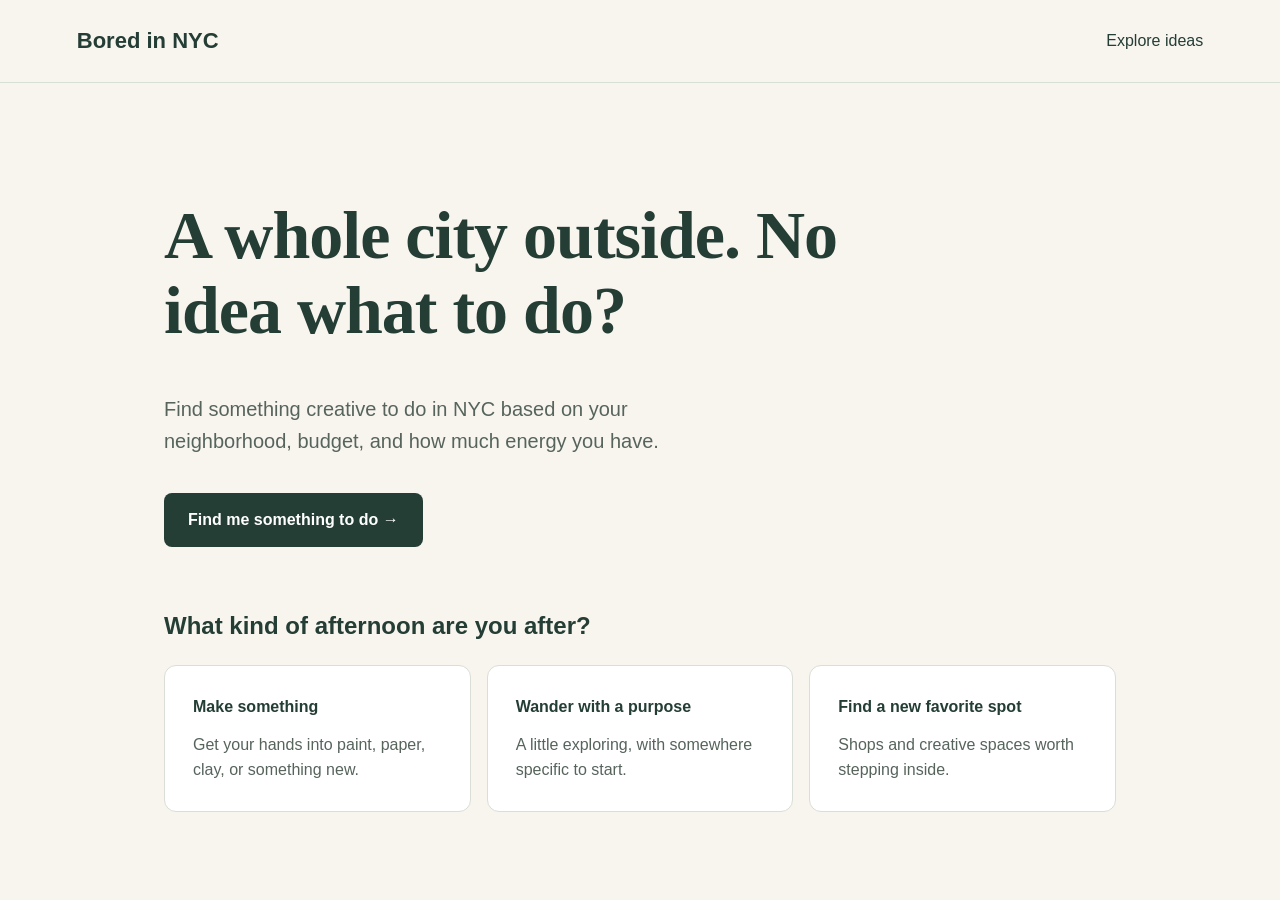
==== index.html @ f6239dfb "Turn hobby quiz into NYC neighborhood activity finder" ====
<!DOCTYPE html>
<html lang="en">
<head>
  <meta charset="UTF-8">
  <meta name="viewport" content="width=device-width, initial-scale=1">
<title>Bored in NYC | Find something creative to do</title>
  <link rel="stylesheet" href="style.css">
</head>
<body>
  <header>
  <nav class="navbar" aria-label="Main navigation">
<a class="site-name" href="index.html">Bored in NYC</a>
<a class="nav-link" href="#hobbies">Explore ideas</a>
  </nav>
</header>

<main>
 <h1>A whole city outside. No idea what to do?</h1>

<p>
  Find something creative to do in NYC based on your
  neighborhood, budget, and how much energy you have.
</p>

<a class="button" href="quiz.html">Find me something to do →</a>

<h2 id="hobbies">What kind of afternoon are you after?</h2>

<ul>
  <li>
    Make something
    <p>Get your hands into paint, paper, clay, or something new.</p>
  </li>

  <li>
    Wander with a purpose
    <p>A little exploring, with somewhere specific to start.</p>
  </li>

  <li>
    Find a new favorite spot
    <p>Shops and creative spaces worth stepping inside.</p>
  </li>
</ul>
</main>
</body>
</html>
---- style.css ----
/* Include padding and borders in element widths */
* {
  box-sizing: border-box;
}

/* Set the page's colors and default font */
body {
  margin: 0;
  background: #f8f5ef;
  color: #243d35;
  font-family: Arial, sans-serif;
  line-height: 1.6;
}

/* Site name at the top */
header {
  padding: 20px 6%;
  border-bottom: 1px solid #d9ded6;
  font-weight: bold;
  font-size: 22px;
}

header p {
  margin: 0;
}

/* Keep the content centered and readable */
main {
  max-width: 1000px;
  margin: 0 auto;
  padding: 70px 24px;
}

h1 {
  max-width: 750px;
  font-family: Georgia, serif;
  font-size: clamp(36px, 6vw, 68px);
  line-height: 1.1;
  letter-spacing: -1px;
}

main > p {
  max-width: 560px;
  color: #56645c;
  font-size: 20px;
}

h2 {
  margin-top: 60px;
  font-size: 24px;
}

/* Arrange the hobby categories into cards */
ul {
  display: grid;
  grid-template-columns: repeat(auto-fit, minmax(220px, 1fr));
  gap: 16px;
  padding: 0;
  list-style: none;
}

li {
  padding: 28px;
  background: #ffffff;
  border: 1px solid #d9ded6;
  border-radius: 12px;
  font-weight: bold;
}

/* Navigation layout */
.navbar {
  max-width: 1200px;
  margin: 0 auto;
  display: flex;
  justify-content: space-between;
  align-items: center;
  gap: 20px;
  flex-wrap: wrap;
}

/* Site name links back to the homepage */
.site-name {
  color: #243d35;
  font-size: 22px;
  font-weight: bold;
  text-decoration: none;
}

/* Navigation link */
.nav-link {
  color: #243d35;
  font-size: 16px;
  font-weight: normal;
  text-decoration: none;
  padding: 8px 0;
}

.nav-link:hover {
  text-decoration: underline;
  text-underline-offset: 5px;
}

/* Make keyboard navigation visible */
.navbar a:focus-visible {
  outline: 2px solid #243d35;
  outline-offset: 5px;
}

/* Leave space above the heading when jumping to it */
#hobbies {
  scroll-margin-top: 24px;
}

.button {
  display: inline-block;
  margin-top: 16px;
  padding: 14px 24px;
  background: #243d35;
  color: #ffffff;
  border-radius: 8px;
  text-decoration: none;
  font-weight: bold;
}

.button:hover {
  background: #36594d;
}

.button:focus-visible {
  outline: 3px solid #243d35;
  outline-offset: 4px;
}

.quiz-question {
  max-width: 650px;
  margin: 40px 0 0;
  padding: 0;
  border: none;
}

.quiz-question legend {
  margin-bottom: 20px;
  font-size: 24px;
  font-weight: bold;
}

.quiz-option {
  display: flex;
  align-items: center;
  gap: 12px;
  margin-bottom: 12px;
  padding: 20px;
  background: #ffffff;
  border: 2px solid #d9ded6;
  border-radius: 12px;
  cursor: pointer;
}

.quiz-option:hover {
  border-color: #243d35;
}

.quiz-option:has(input:checked) {
  background: #e8f0e8;
  border-color: #243d35;
}

.quiz-option:focus-within {
  outline: 2px solid #243d35;
  outline-offset: 3px;
}

.quiz-option input {
  width: 18px;
  height: 18px;
  margin: 0;
  accent-color: #243d35;
  flex-shrink: 0;
}
button.button {
  border: none;
  font: inherit;
  font-weight: bold;
  cursor: pointer;
}

#quiz-result {
  max-width: 650px;
  margin-top: 24px;
  font-size: 20px;
}
/* Show a result card only when it contains text */
#quiz-result:not(:empty) {
  padding: 24px;
  background: #e8f0e8;
  border-left: 4px solid #243d35;
  border-radius: 8px;
}
.category-link {
  display: block;
  color: inherit;
  text-decoration: none;
}

.category-link:hover {
  text-decoration: underline;
  text-underline-offset: 5px;
}

.category-link:focus-visible {
  outline: 2px solid #243d35;
  outline-offset: 5px;
}
/* Keep hidden elements hidden, even when they have button styling */
[hidden] {
  display: none !important;
}
/* Supporting text inside the homepage cards */
li p {
  margin: 12px 0 0;
  color: #56645c;
  font-size: 16px;
  font-weight: normal;
}
#results-summary {
  margin-top: 32px;
}

#activity-results {
  display: grid;
  gap: 24px;
}

.activity-card {
  padding: 28px;
  background: #ffffff;
  border: 1px solid #d9ded6;
  border-radius: 12px;
}

.activity-card h2 {
  margin: 0 0 12px;
}

.activity-location {
  font-weight: bold;
}

.activity-note {
  color: #56645c;
  font-size: 15px;
}
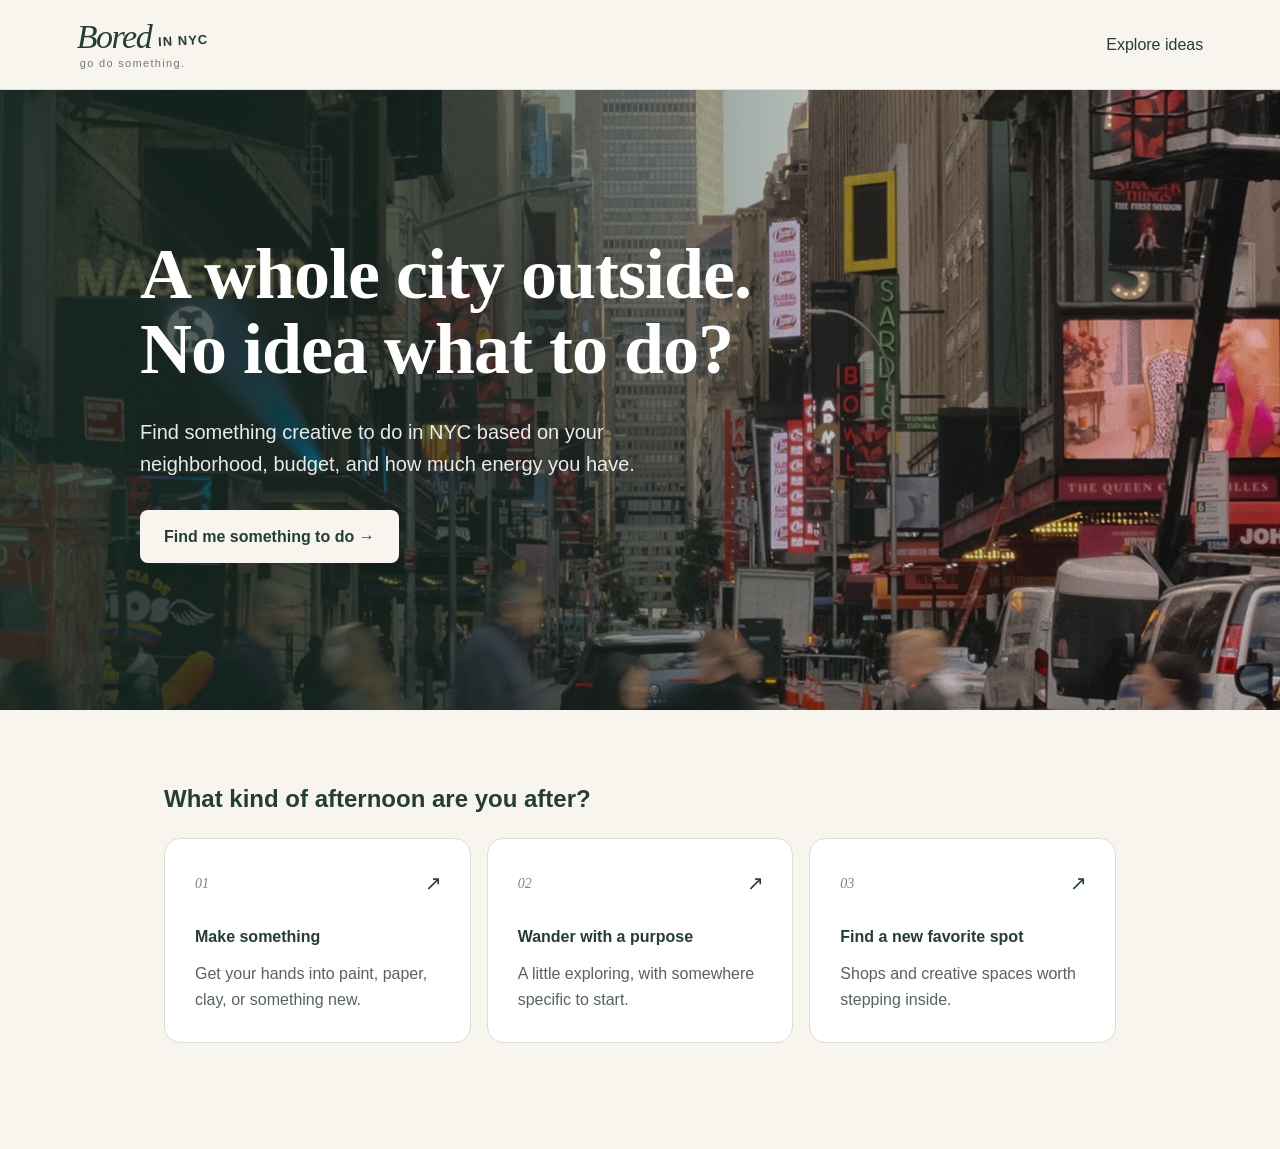
==== commit 31322b35: "Add files via upload" ====
--- a/index.html
+++ b/index.html
@@ -3,45 +3,77 @@
 <head>
   <meta charset="UTF-8">
   <meta name="viewport" content="width=device-width, initial-scale=1">
-<title>Bored in NYC | Find something creative to do</title>
+  <title>Bored in NYC | Find something creative to do</title>
   <link rel="stylesheet" href="style.css">
 </head>
+
 <body>
+
   <header>
-  <nav class="navbar" aria-label="Main navigation">
-<a class="site-name" href="index.html">Bored in NYC</a>
-<a class="nav-link" href="#hobbies">Explore ideas</a>
-  </nav>
-</header>
+    <nav class="navbar" aria-label="Main navigation">
 
-<main>
- <h1>A whole city outside. No idea what to do?</h1>
+      <a href="index.html" class="site-name" aria-label="Bored in NYC — go do something">
+        <span class="logo-main">
+          <span class="logo-bored">Bored</span>
+          <span class="logo-nyc">in NYC</span>
+        </span>
+        <span class="logo-tagline">go do something.</span>
+      </a>
 
-<p>
-  Find something creative to do in NYC based on your
-  neighborhood, budget, and how much energy you have.
-</p>
+      <a class="nav-link" href="#hobbies">Explore ideas</a>
 
-<a class="button" href="quiz.html">Find me something to do →</a>
+    </nav>
+  </header>
 
-<h2 id="hobbies">What kind of afternoon are you after?</h2>
+  <main>
 
-<ul>
-  <li>
-    Make something
-    <p>Get your hands into paint, paper, clay, or something new.</p>
-  </li>
+    <section class="hero">
+      <div class="hero-content">
 
-  <li>
-    Wander with a purpose
-    <p>A little exploring, with somewhere specific to start.</p>
-  </li>
+        <h1>A whole city outside.<br>No idea what to do?</h1>
 
-  <li>
-    Find a new favorite spot
-    <p>Shops and creative spaces worth stepping inside.</p>
-  </li>
-</ul>
-</main>
+        <p>
+          Find something creative to do in NYC based on your
+          neighborhood, budget, and how much energy you have.
+        </p>
+
+        <a class="button hero-button" href="quiz.html">
+          Find me something to do →
+        </a>
+
+      </div>
+    </section>
+
+    <section class="homepage-ideas">
+
+      <h2 id="hobbies">What kind of afternoon are you after?</h2>
+
+      <ul>
+        <li>
+          Make something
+          <p>
+            Get your hands into paint, paper, clay, or something new.
+          </p>
+        </li>
+
+        <li>
+          Wander with a purpose
+          <p>
+            A little exploring, with somewhere specific to start.
+          </p>
+        </li>
+
+        <li>
+          Find a new favorite spot
+          <p>
+            Shops and creative spaces worth stepping inside.
+          </p>
+        </li>
+      </ul>
+
+    </section>
+
+  </main>
+
 </body>
-</html>
+</html>
--- a/style.css
+++ b/style.css
@@ -26,9 +26,8 @@
 
 /* Keep the content centered and readable */
 main {
-  max-width: 1000px;
-  margin: 0 auto;
-  padding: 70px 24px;
+  margin: 0;
+  padding: 0;
 }
 
 h1 {
@@ -59,12 +58,71 @@
   list-style: none;
 }
 
+/* Homepage activity category cards */
+ul {
+  counter-reset: activity-card;
+}
+
 li {
-  padding: 28px;
+  position: relative;
+  counter-increment: activity-card;
+  padding: 34px 30px 30px;
   background: #ffffff;
   border: 1px solid #d9ded6;
-  border-radius: 12px;
-  font-weight: bold;
+  border-radius: 16px;
+  font-weight: bold;
+  transition:
+    transform 0.2s ease,
+    box-shadow 0.2s ease,
+    border-color 0.2s ease;
+}
+
+li::before {
+  content: "0" counter(activity-card);
+  display: block;
+  margin-bottom: 28px;
+  font-family: Georgia, serif;
+  font-size: 14px;
+  font-style: italic;
+  font-weight: normal;
+  color: #7a877f;
+}
+
+li::after {
+  content: "↗";
+  position: absolute;
+  top: 28px;
+  right: 28px;
+  font-size: 20px;
+  font-weight: normal;
+  transition: transform 0.2s ease;
+}
+
+li:hover {
+  transform: translateY(-5px) rotate(-0.5deg);
+  border-color: #243d35;
+  box-shadow: 6px 7px 0 #dfe7dc;
+}
+
+li:hover::after {
+  transform: translate(3px, -3px);
+}
+.category-link {
+  display: block;
+  color: inherit;
+  font-family: Georgia, serif;
+  font-size: 22px;
+  line-height: 1.2;
+  text-decoration: none;
+}
+
+.category-link:hover {
+  text-decoration: none;
+}
+
+.category-link:focus-visible {
+  outline: 2px solid #243d35;
+  outline-offset: 5px;
 }
 
 /* Navigation layout */
@@ -78,12 +136,59 @@
   flex-wrap: wrap;
 }
 
-/* Site name links back to the homepage */
+/* Bored in NYC logo */
 .site-name {
+  display: inline-flex;
+  flex-direction: column;
+  align-items: flex-start;
+  gap: 4px;
   color: #243d35;
-  font-size: 22px;
-  font-weight: bold;
   text-decoration: none;
+  line-height: 1;
+}
+
+.logo-main {
+  display: flex;
+  align-items: baseline;
+  gap: 7px;
+}
+
+.logo-bored {
+  font-family: Georgia, serif;
+  font-size: 34px;
+  font-weight: normal;
+  font-style: italic;
+  letter-spacing: -1.5px;
+}
+
+.logo-nyc {
+  position: relative;
+  top: -3px;
+  font-size: 13px;
+  font-weight: bold;
+  letter-spacing: 0.08em;
+  text-transform: uppercase;
+  transform: rotate(-3deg);
+}
+
+.logo-tagline {
+  margin-left: 3px;
+  font-family: Arial, sans-serif;
+  font-size: 11px;
+  font-weight: normal;
+  letter-spacing: 0.12em;
+  text-transform: lowercase;
+  opacity: 0.65;
+}
+
+.site-name:hover .logo-bored {
+  text-decoration: underline;
+  text-decoration-thickness: 2px;
+  text-underline-offset: 5px;
+}
+
+.site-name:hover .logo-tagline {
+  opacity: 1;
 }
 
 /* Navigation link */
@@ -249,4 +354,149 @@
 .activity-note {
   color: #56645c;
   font-size: 15px;
+}
+.activity-stops {
+  margin: 20px 0;
+  padding-left: 16px;
+  border-left: 2px solid #d9ded6;
+}
+
+.activity-stops a {
+  color: #243d35;
+  text-underline-offset: 4px;
+}
+
+.activity-stops a:focus-visible {
+  outline: 2px solid #243d35;
+  outline-offset: 4px;
+}
+.empty-result {
+  max-width: 650px;
+  padding: 32px;
+  background: #ffffff;
+  border: 1px solid #d9ded6;
+  border-left: 5px solid #243d35;
+  border-radius: 12px;
+}
+
+.empty-result h2 {
+  margin: 0 0 12px;
+  font-family: Georgia, serif;
+  font-size: 30px;
+  line-height: 1.2;
+}
+
+.empty-result p {
+  margin: 0 0 20px;
+  color: #56645c;
+  font-size: 17px;
+  line-height: 1.6;
+}
+
+.empty-result .button {
+  margin-top: 0;
+  max-width: 100%;
+}
+
+/* Keep result announcements accessible without extra visible text */
+#results-summary {
+  position: absolute;
+  width: 1px;
+  height: 1px;
+  padding: 0;
+  margin: -1px;
+  overflow: hidden;
+  clip-path: inset(50%);
+  white-space: nowrap;
+  border: 0;
+}
+
+#activity-results:not(:empty) {
+  margin-top: 32px;
+}
+
+/* Homepage NYC hero */
+.hero {
+  min-height: 620px;
+  display: flex;
+  align-items: center;
+  padding: 80px max(7%, calc((100vw - 1000px) / 2));
+
+  background:
+    linear-gradient(
+      90deg,
+      rgba(20, 40, 34, 0.82) 0%,
+      rgba(20, 40, 34, 0.62) 38%,
+      rgba(20, 40, 34, 0.25) 68%,
+      rgba(20, 40, 34, 0.08) 100%
+    ),
+    url("nyc-hero.jpg");
+
+  background-size: cover;
+  background-position: center 60%;
+  background-repeat: no-repeat;
+}
+
+.hero-content {
+  max-width: 760px;
+}
+
+.hero h1 {
+  margin: 0 0 28px;
+  max-width: 750px;
+  color: #ffffff;
+  font-family: Georgia, serif;
+  font-size: clamp(44px, 6vw, 72px);
+  line-height: 1.05;
+  letter-spacing: -1px;
+}
+
+.hero p {
+  max-width: 570px;
+  margin: 0;
+  color: rgba(255, 255, 255, 0.9);
+  font-size: 20px;
+  line-height: 1.6;
+}
+
+.hero-button {
+  margin-top: 30px;
+  background: #f8f5ef;
+  color: #243d35;
+}
+
+.hero-button:hover {
+  background: #ffffff;
+}
+
+/* Homepage section below the photo */
+.homepage-ideas {
+  max-width: 1000px;
+  margin: 0 auto;
+  padding: 70px 24px 90px;
+}
+
+.homepage-ideas h2 {
+  margin-top: 0;
+}
+
+/* Make the hero work on smaller screens */
+@media (max-width: 700px) {
+  .hero {
+    min-height: 560px;
+    padding: 60px 24px;
+    background-position: center;
+  }
+
+  .hero h1 {
+    font-size: clamp(42px, 12vw, 58px);
+  }
+
+  .hero p {
+    font-size: 18px;
+  }
+
+  .homepage-ideas {
+    padding: 50px 20px 70px;
+  }
 }
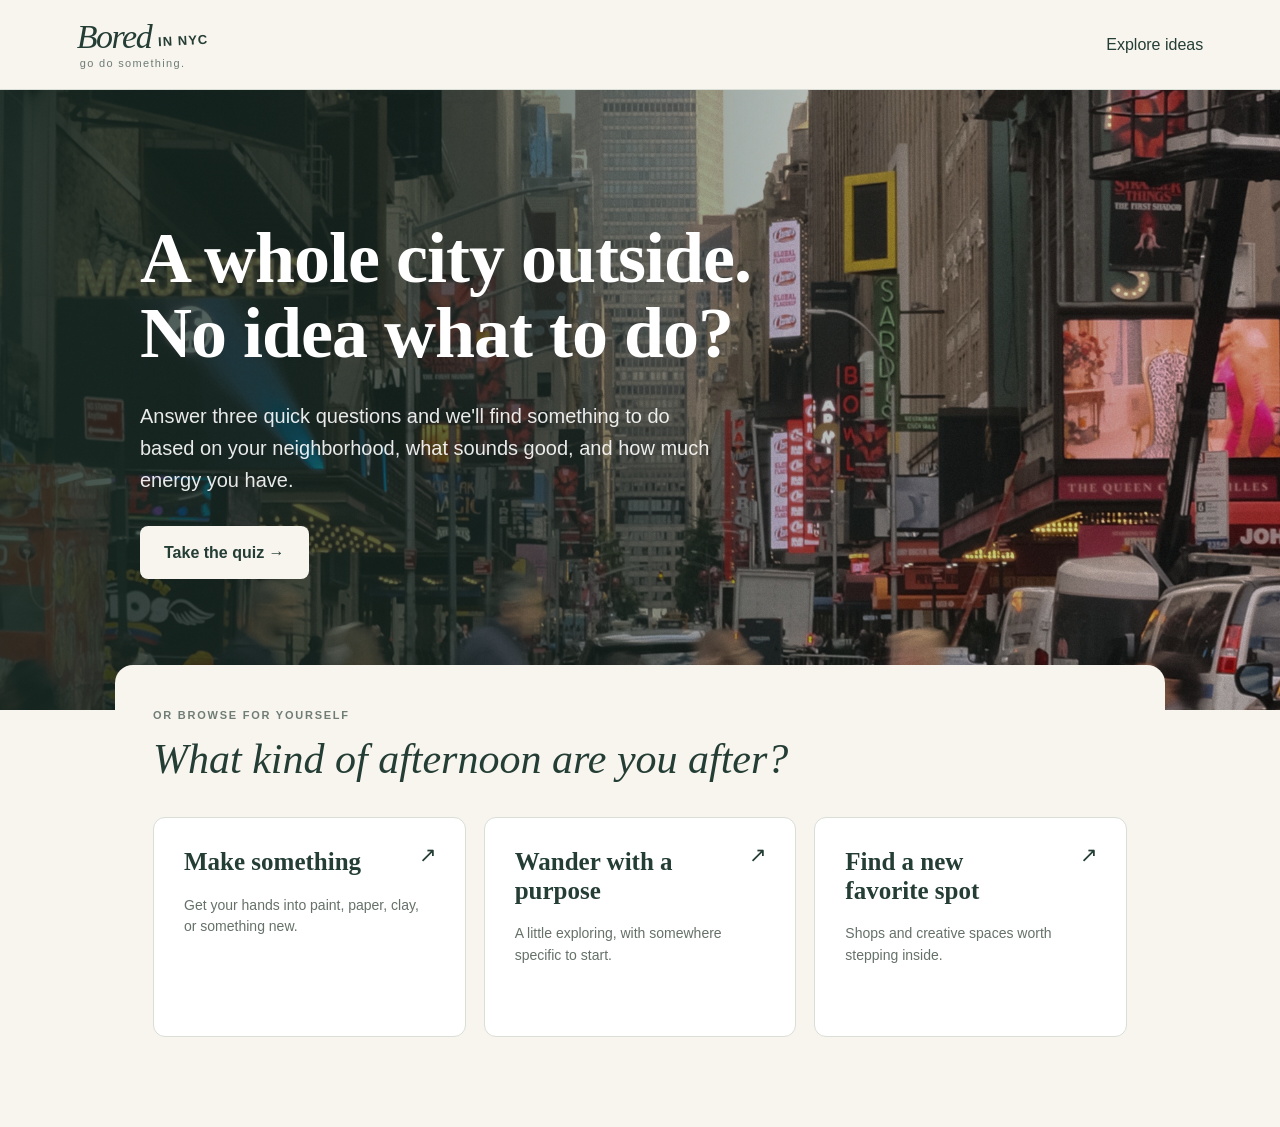
==== commit aab0ffe5: "Add files via upload" ====
--- a/index.html
+++ b/index.html
@@ -1,79 +1,185 @@
 <!DOCTYPE html>
 <html lang="en">
+
 <head>
   <meta charset="UTF-8">
   <meta name="viewport" content="width=device-width, initial-scale=1">
+
   <title>Bored in NYC | Find something creative to do</title>
+
   <link rel="stylesheet" href="style.css">
 </head>
+
 
 <body>
 
   <header>
+
     <nav class="navbar" aria-label="Main navigation">
 
-      <a href="index.html" class="site-name" aria-label="Bored in NYC — go do something">
+      <a
+        href="index.html"
+        class="site-name"
+        aria-label="Bored in NYC — go do something"
+      >
+
         <span class="logo-main">
           <span class="logo-bored">Bored</span>
           <span class="logo-nyc">in NYC</span>
         </span>
-        <span class="logo-tagline">go do something.</span>
+
+        <span class="logo-tagline">
+          go do something.
+        </span>
+
       </a>
 
-      <a class="nav-link" href="#hobbies">Explore ideas</a>
+
+      <a class="nav-link" href="#hobbies">
+        Explore ideas
+      </a>
 
     </nav>
+
   </header>
+
 
   <main>
 
+
+    <!-- ===================================================
+         HERO
+         =================================================== -->
+
     <section class="hero">
+
       <div class="hero-content">
 
-        <h1>A whole city outside.<br>No idea what to do?</h1>
+        <h1>
+          A whole city outside.<br>
+          No idea what to do?
+        </h1>
+
 
         <p>
-          Find something creative to do in NYC based on your
-          neighborhood, budget, and how much energy you have.
+          Answer three quick questions and we'll find something to do based on
+          your neighborhood, what sounds good, and how much energy you have.
         </p>
 
-        <a class="button hero-button" href="quiz.html">
-          Find me something to do →
+
+        <a
+          class="button hero-button"
+          href="quiz.html"
+        >
+          Take the quiz →
         </a>
 
       </div>
+
     </section>
 
-    <section class="homepage-ideas">
 
-      <h2 id="hobbies">What kind of afternoon are you after?</h2>
 
-      <ul>
-        <li>
-          Make something
+    <!-- ===================================================
+         BROWSE STARTING POINTS
+         =================================================== -->
+
+    <section
+      class="homepage-ideas"
+      id="hobbies"
+    >
+
+      <p class="homepage-ideas-label">
+        OR BROWSE FOR YOURSELF
+      </p>
+
+
+      <h2>
+        What kind of afternoon are you after?
+      </h2>
+
+
+      <div class="homepage-idea-grid">
+
+
+        <!-- MAKE SOMETHING -->
+
+        <a
+          class="homepage-idea-card"
+          href="browse.html?category=create"
+        >
+
+          <span class="homepage-idea-arrow">
+            ↗
+          </span>
+
+          <h3>
+            Make something
+          </h3>
+
           <p>
-            Get your hands into paint, paper, clay, or something new.
+            Get your hands into paint, paper, clay,
+            or something new.
           </p>
-        </li>
 
-        <li>
-          Wander with a purpose
+        </a>
+
+
+
+        <!-- WANDER -->
+
+        <a
+          class="homepage-idea-card"
+          href="browse.html?category=wander"
+        >
+
+          <span class="homepage-idea-arrow">
+            ↗
+          </span>
+
+          <h3>
+            Wander with a purpose
+          </h3>
+
           <p>
-            A little exploring, with somewhere specific to start.
+            A little exploring, with somewhere
+            specific to start.
           </p>
-        </li>
 
-        <li>
-          Find a new favorite spot
+        </a>
+
+
+
+        <!-- BROWSE -->
+
+        <a
+          class="homepage-idea-card"
+          href="browse.html?category=browse"
+        >
+
+          <span class="homepage-idea-arrow">
+            ↗
+          </span>
+
+          <h3>
+            Find a new favorite spot
+          </h3>
+
           <p>
-            Shops and creative spaces worth stepping inside.
+            Shops and creative spaces worth
+            stepping inside.
           </p>
-        </li>
-      </ul>
+
+        </a>
+
+
+      </div>
 
     </section>
+
 
   </main>
 
 </body>
+
 </html>
--- a/style.css
+++ b/style.css
@@ -471,15 +471,22 @@
 
 /* Homepage section below the photo */
 .homepage-ideas {
-  max-width: 1000px;
-  margin: 0 auto;
-  padding: 70px 24px 90px;
+  position: relative;
+  z-index: 2;
+  max-width: 1050px;
+  margin: -45px auto 0;
+  padding: 42px 38px 90px;
+  background: #f8f5ef;
+  border-radius: 18px 18px 0 0;
 }
 
 .homepage-ideas h2 {
-  margin-top: 0;
-}
-
+  margin: 0 0 26px;
+  font-family: Georgia, serif;
+  font-size: 28px;
+  font-weight: normal;
+  font-style: italic;
+}
 /* Make the hero work on smaller screens */
 @media (max-width: 700px) {
   .hero {
@@ -496,7 +503,1867 @@
     font-size: 18px;
   }
 
-  .homepage-ideas {
+ .homepage-ideas {
+  margin-top: -25px;
+  padding: 35px 20px 70px;
+  border-radius: 14px 14px 0 0;
+}
+}
+
+/* =========================================================
+   STEP-BY-STEP QUIZ
+   ========================================================= */
+
+.quiz-page main {
+  max-width: none;
+  margin: 0;
+  padding: 0;
+}
+
+.quiz-main {
+  width: min(100% - 64px, 1200px);
+  margin: 0 auto;
+  padding: 38px 0 100px;
+}
+
+/* Tiny intro above progress bar */
+.quiz-intro {
+  max-width: 900px;
+  margin: 0 auto 24px;
+  text-align: center;
+}
+
+.quiz-eyebrow {
+  margin: 0;
+  color: #6b786f;
+  font-size: 13px;
+  font-weight: bold;
+  letter-spacing: 0.14em;
+  text-transform: uppercase;
+}
+
+/* Progress */
+.quiz-progress {
+  max-width: 900px;
+  margin: 0 auto 48px;
+  display: flex;
+  align-items: center;
+}
+
+.progress-step {
+  width: 42px;
+  height: 42px;
+  display: grid;
+  place-items: center;
+  flex-shrink: 0;
+
+  border: 1px solid #cbd3cb;
+  border-radius: 50%;
+
+  color: #78847c;
+  background: #f8f5ef;
+
+  font-family: Georgia, serif;
+  font-size: 13px;
+  font-style: italic;
+
+  transition:
+    background 0.2s ease,
+    color 0.2s ease,
+    border-color 0.2s ease;
+}
+
+.progress-step.active {
+  color: #ffffff;
+  background: #243d35;
+  border-color: #243d35;
+}
+
+.progress-step.complete {
+  color: #243d35;
+  background: #dfe7dc;
+  border-color: #dfe7dc;
+}
+
+.progress-line {
+  height: 1px;
+  flex: 1;
+  background: #cbd3cb;
+}
+
+/* Individual quiz screens */
+.quiz-step {
+  width: 100%;
+  max-width: 1100px;
+  margin: 0 auto;
+  padding: 0;
+  border: 0;
+}
+
+.quiz-step[hidden] {
+  display: none !important;
+}
+
+.step-label {
+  margin: 0 0 10px;
+  color: #78847c;
+  font-size: 12px;
+  font-weight: bold;
+  letter-spacing: 0.18em;
+}
+
+.quiz-step h1,
+.quiz-results-section h1 {
+  max-width: 1000px;
+  margin: 0;
+
+  font-family: Georgia, serif;
+  font-size: clamp(42px, 5vw, 62px);
+  font-weight: bold;
+  line-height: 1.05;
+  letter-spacing: -1px;
+}
+
+.step-description {
+  max-width: 600px;
+  margin: 16px 0 30px;
+
+  color: #56645c;
+  font-size: 19px;
+}
+
+/* Choice layout */
+.choice-grid {
+  display: grid;
+  gap: 18px;
+}
+
+.choice-grid-two {
+  grid-template-columns: repeat(2, minmax(0, 1fr));
+  gap: 20px;
+}
+
+.choice-grid-three {
+  grid-template-columns: repeat(3, minmax(0, 1fr));
+}
+
+.energy-grid {
+  grid-template-columns: repeat(3, minmax(0, 1fr));
+}
+
+/* Hide native radio buttons visually */
+.choice-card input {
+  position: absolute;
+  opacity: 0;
+  pointer-events: none;
+}
+
+/* Large clickable cards */
+.choice-card {
+  position: relative;
+  display: block;
+  cursor: pointer;
+}
+
+.choice-content {
+  position: relative;
+  min-height: 165px;
+  height: 100%;
+  display: flex;
+  flex-direction: column;
+
+  padding: 30px 32px;
+
+  background: #ffffff;
+  border: 1px solid #d4dad3;
+  border-radius: 14px;
+
+  transition:
+    transform 0.18s ease,
+    border-color 0.18s ease,
+    box-shadow 0.18s ease,
+    background 0.18s ease;
+}
+
+.choice-title {
+  display: block;
+  padding-right: 30px;
+
+  font-family: Georgia, serif;
+  font-size: 23px;
+  font-weight: bold;
+  line-height: 1.15;
+}
+
+.choice-description {
+  display: block;
+  max-width: 90%;
+  margin-top: 16px;
+
+  color: #56645c;
+  font-size: 15px;
+  font-weight: normal;
+  line-height: 1.55;
+}
+
+.choice-arrow {
+  position: absolute;
+  top: 25px;
+  right: 26px;
+
+  font-size: 20px;
+  font-weight: normal;
+
+  transition: transform 0.18s ease;
+}
+
+.choice-card:hover .choice-content {
+  transform: translateY(-4px);
+  border-color: #243d35;
+  box-shadow: 6px 7px 0 #dfe7dc;
+}
+
+.choice-card:hover .choice-arrow {
+  transform: translate(3px, -3px);
+}
+
+.choice-card input:focus-visible + .choice-content {
+  outline: 3px solid #243d35;
+  outline-offset: 4px;
+}
+
+.choice-card input:checked + .choice-content {
+  background: #e8f0e8;
+  border-color: #243d35;
+}
+
+/* The "I don't want to decide" choices */
+.surprise-card .choice-content {
+  background: #f1eee7;
+}
+
+/* Slightly smaller cards for the six mood choices */
+.compact-card .choice-content {
+  min-height: 170px;
+}
+
+/* Energy cards */
+.energy-card .choice-content {
+  min-height: 225px;
+}
+
+.energy-number {
+  display: block;
+  margin-bottom: 38px;
+  color: #7a877f;
+  font-family: Arial, sans-serif;
+  font-size: 11px;
+  font-style: normal;
+  font-weight: bold;
+  letter-spacing: 0.14em;
+}
+
+/* Back button */
+.quiz-back,
+.start-over {
+  display: inline-block;
+  margin: 0 0 35px;
+  padding: 0;
+
+  border: 0;
+  background: transparent;
+  color: #56645c;
+
+  font: inherit;
+  font-size: 14px;
+
+  cursor: pointer;
+}
+
+.quiz-back:hover,
+.start-over:hover {
+  color: #243d35;
+  text-decoration: underline;
+  text-underline-offset: 5px;
+}
+
+/* Results screen */
+.quiz-results-section {
+  max-width: 900px;
+  margin: 0 auto;
+}
+
+.quiz-results-section[hidden] {
+  display: none !important;
+}
+
+.selection-summary {
+  display: inline-block;
+  margin: 22px 0 5px;
+  padding: 8px 13px;
+
+  background: #e8f0e8;
+  border-radius: 999px;
+
+  color: #243d35;
+  font-size: 14px;
+  font-weight: bold;
+}
+
+.quiz-results-section #activity-results {
+  margin-top: 35px;
+}
+
+/* Screen-reader-only labels */
+.sr-only {
+  position: absolute;
+  width: 1px;
+  height: 1px;
+  padding: 0;
+  margin: -1px;
+  overflow: hidden;
+  clip: rect(0, 0, 0, 0);
+  white-space: nowrap;
+  border: 0;
+}
+
+/* Tablet */
+@media (max-width: 800px) {
+  .choice-grid-three,
+  .energy-grid {
+    grid-template-columns: repeat(2, minmax(0, 1fr));
+  }
+}
+
+/* Phone */
+@media (max-width: 600px) {
+  .quiz-main {
+    width: min(100% - 32px, 980px);
+    padding: 38px 0 70px;
+  }
+
+  .quiz-progress {
+    margin-bottom: 45px;
+  }
+
+  .choice-grid-two,
+  .choice-grid-three,
+  .energy-grid {
+    grid-template-columns: 1fr;
+  }
+
+  .choice-content,
+  .compact-card .choice-content,
+  .energy-card .choice-content {
+    min-height: 0;
+  }
+
+  .energy-number {
+    margin-bottom: 25px;
+  }
+
+  .quiz-step h1,
+  .quiz-results-section h1 {
+    font-size: clamp(40px, 12vw, 54px);
+  }
+
+  .step-description {
+    font-size: 17px;
+  }
+}
+
+/* =========================================================
+   QUIZ ALIGNMENT FIX
+   ========================================================= */
+
+/* Center the entire quiz area on the page */
+.quiz-main {
+  width: min(100% - 64px, 1200px);
+  margin-left: auto;
+  margin-right: auto;
+}
+
+/* Make intro, progress, questions, and results use the same width */
+.quiz-intro,
+.quiz-progress,
+.quiz-step,
+.quiz-results-section {
+  width: 100%;
+  max-width: 1000px;
+  margin-left: auto;
+  margin-right: auto;
+}
+
+/* Keep the progress bar aligned with the cards */
+.quiz-progress {
+  max-width: 1000px;
+  margin-bottom: 48px;
+}
+
+/* Keep question text aligned with the cards */
+.quiz-step h1,
+.quiz-step .step-label,
+.quiz-step .step-description {
+  margin-left: 0;
+}
+
+/* Results should follow the same centered layout */
+.quiz-results-section {
+  max-width: 1000px;
+}
+
+/* Mobile spacing */
+@media (max-width: 600px) {
+  .quiz-main {
+    width: calc(100% - 32px);
+  }
+}
+
+/* =========================================================
+   FINAL QUIZ CENTERING
+   ========================================================= */
+
+body.quiz-page {
+  overflow-x: hidden;
+}
+
+/* Let the quiz main area span the entire browser */
+body.quiz-page .quiz-main {
+  width: 100%;
+  max-width: none;
+  margin: 0;
+  padding: 38px 32px 100px;
+}
+
+/* One shared centered column for EVERYTHING in the quiz */
+body.quiz-page .quiz-intro,
+body.quiz-page .quiz-progress,
+body.quiz-page .quiz-step,
+body.quiz-page .quiz-results-section {
+  width: min(100%, 1100px);
+  max-width: 1100px;
+  margin-left: auto;
+  margin-right: auto;
+}
+
+/* Preserve the progress spacing */
+body.quiz-page .quiz-progress {
+  margin-top: 0;
+  margin-bottom: 48px;
+}
+
+/* Results use the same column */
+body.quiz-page .quiz-results-section {
+  width: min(100%, 1100px);
+}
+
+/* Mobile */
+@media (max-width: 700px) {
+  body.quiz-page .quiz-main {
+    padding: 32px 20px 70px;
+  }
+}
+
+/* Q2/Q3 spacing refinements */
+body.quiz-page .quiz-progress {
+  margin-bottom: 32px;
+}
+
+body.quiz-page .quiz-back {
+  margin: 0 0 22px;
+  color: #6f7d75;
+  font-size: 14px;
+  font-weight: bold;
+}
+
+body.quiz-page .quiz-back:hover {
+  color: #243d35;
+}
+
+/* Mood cards are intentionally quicker and more compact */
+body.quiz-page .choice-grid-three {
+  gap: 16px;
+}
+
+body.quiz-page .compact-card .choice-content {
+  min-height: 145px;
+  padding: 25px 28px;
+}
+
+body.quiz-page .compact-card .choice-title {
+  font-size: 22px;
+}
+
+body.quiz-page .compact-card .choice-description {
+  margin-top: 12px;
+  font-size: 14px;
+  line-height: 1.5;
+}
+
+body.quiz-page .compact-card .choice-arrow {
+  top: 23px;
+  right: 25px;
+}
+/* =========================================================
+   Q3 — ENERGY-SPECIFIC HOVER PERSONALITIES
+   ========================================================= */
+
+/* LOW ENERGY — barely bothered */
+.energy-card:nth-child(1):hover .choice-content {
+  transform: translateY(-2px);
+  box-shadow: 3px 3px 0 #dfe7dc;
+}
+
+/* Keep the arrow pretty relaxed too */
+.energy-card:nth-child(1):hover .choice-arrow {
+  transform: translate(1px, -1px);
+}
+
+
+/* MEDIUM ENERGY — okay, we're doing something */
+.energy-card:nth-child(2):hover .choice-content {
+  transform: translateY(-9px);
+  box-shadow: 8px 10px 0 #dfe7dc;
+}
+
+/* Arrow gets a little more enthusiastic */
+.energy-card:nth-child(2):hover .choice-arrow {
+  transform: translate(5px, -5px);
+}
+
+
+/* HIGH ENERGY — WE HAVE PLANS */
+.energy-card:nth-child(3):hover .choice-content {
+  transform: translateY(-15px) rotate(1deg);
+  box-shadow: 12px 15px 0 #dfe7dc;
+}
+
+/* Arrow practically tries to leave */
+.energy-card:nth-child(3):hover .choice-arrow {
+  transform: translate(8px, -8px) rotate(8deg);
+}
+
+
+/* Give Q3 cards enough transition time to make the movement feel intentional */
+.energy-card .choice-content {
+  transition:
+    transform 0.22s ease,
+    box-shadow 0.22s ease,
+    border-color 0.18s ease,
+    background 0.18s ease;
+}
+
+.energy-card .choice-arrow {
+  transition: transform 0.22s ease;
+}
+
+/* LOW — stays calm */
+.energy-card:nth-child(1):hover .choice-title {
+  transform: none;
+}
+
+/* MEDIUM — perks up */
+.energy-card:nth-child(2):hover .choice-title {
+  transform: translateX(4px);
+}
+
+/* HIGH — fully commits */
+.energy-card:nth-child(3):hover .choice-title {
+  transform: translateX(8px) rotate(-1deg);
+}
+
+.energy-card .choice-title {
+  transition: transform 0.22s ease;
+}
+
+.energy-card:nth-child(3) .choice-content,
+.energy-card:nth-child(3) .choice-arrow,
+.energy-card:nth-child(3) .choice-title {
+  transition-duration: 0.14s;
+}
+
+/* =========================================================
+   FEATURED RESULT
+   ========================================================= */
+
+.results-reveal {
+  margin-bottom: 42px;
+}
+
+.results-reveal h1 {
+  margin-bottom: 20px;
+}
+
+.selection-summary {
+  display: inline-block;
+  margin: 4px 0 0;
+  padding: 9px 14px;
+
+  background: #e8f0e8;
+  border-radius: 999px;
+
+  color: #243d35;
+  font-size: 13px;
+  font-weight: bold;
+}
+
+/* Featured recommendation */
+
+#featured-result {
+  margin-top: 34px;
+}
+
+.featured-card {
+  position: relative;
+  padding: 42px 44px;
+
+  background: #ffffff;
+  border: 1px solid #cfd7cf;
+  border-radius: 16px;
+
+  box-shadow: 9px 10px 0 #dfe7dc;
+}
+
+.featured-top-row {
+  display: flex;
+  justify-content: space-between;
+  align-items: center;
+  gap: 20px;
+
+  margin-bottom: 34px;
+}
+
+.featured-label,
+.featured-neighborhood {
+  margin: 0;
+
+  color: #6f7d75;
+  font-size: 11px;
+  font-weight: bold;
+  letter-spacing: 0.16em;
+}
+
+.featured-title {
+  max-width: 750px;
+  margin: 0;
+
+  font-family: Georgia, serif;
+  font-size: clamp(34px, 4vw, 50px);
+  line-height: 1.08;
+  letter-spacing: -0.5px;
+}
+
+.featured-location {
+  margin: 16px 0 0;
+
+  color: #243d35;
+  font-size: 16px;
+  font-weight: bold;
+}
+
+.featured-description {
+  max-width: 720px;
+  margin: 26px 0 0;
+
+  color: #56645c;
+  font-size: 18px;
+  line-height: 1.65;
+}
+
+/* Why this recommendation matched */
+
+.featured-tags {
+  display: flex;
+  flex-wrap: wrap;
+  gap: 8px;
+
+  margin-top: 28px;
+}
+
+.result-tag {
+  display: inline-block;
+  padding: 7px 10px;
+
+  background: #f1eee7;
+  border-radius: 999px;
+
+  color: #56645c;
+  font-size: 10px;
+  font-weight: bold;
+  letter-spacing: 0.1em;
+}
+
+/* Practical information */
+
+.featured-note {
+  max-width: 720px;
+  margin: 30px 0 0;
+  padding-top: 24px;
+
+  border-top: 1px solid #e1e5df;
+
+  color: #6b776f;
+  font-size: 14px;
+  line-height: 1.6;
+}
+
+/* Result CTA */
+
+.featured-button {
+  display: inline-block;
+  margin-top: 26px;
+  padding: 14px 20px;
+
+  background: #243d35;
+  color: #ffffff;
+  border-radius: 8px;
+
+  text-decoration: none;
+  font-weight: bold;
+
+  transition:
+    transform 0.18s ease,
+    background 0.18s ease;
+}
+
+.featured-button:hover {
+  background: #36594d;
+  transform: translateY(-2px);
+}
+
+/* Try another recommendation */
+
+.result-actions {
+  display: flex;
+  align-items: center;
+  gap: 14px;
+
+  margin-top: 32px;
+}
+
+.result-actions p {
+  margin: 0;
+  color: #6f7d75;
+  font-size: 14px;
+}
+
+.another-result {
+  padding: 0;
+
+  border: 0;
+  background: transparent;
+  color: #243d35;
+
+  font: inherit;
+  font-size: 14px;
+  font-weight: bold;
+
+  cursor: pointer;
+}
+
+.another-result:hover {
+  text-decoration: underline;
+  text-underline-offset: 5px;
+}
+
+.another-result[hidden] {
+  display: none !important;
+}
+
+/* Mobile */
+
+@media (max-width: 600px) {
+  .featured-card {
+    padding: 30px 26px;
+    box-shadow: 6px 7px 0 #dfe7dc;
+  }
+
+  .featured-top-row {
+    align-items: flex-start;
+    margin-bottom: 26px;
+  }
+
+  .featured-neighborhood {
+    text-align: right;
+  }
+
+  .featured-description {
+    font-size: 16px;
+  }
+
+  .result-actions {
+    align-items: flex-start;
+    flex-direction: column;
+    gap: 5px;
+  }
+}
+
+/* =========================================================
+   BACKUP RESULTS
+   ========================================================= */
+
+.backup-results {
+  margin-top: 72px;
+  padding-top: 48px;
+  border-top: 1px solid #d9ded6;
+}
+
+.backup-label {
+  margin: 0 0 8px;
+
+  color: #6f7d75;
+  font-size: 11px;
+  font-weight: bold;
+  letter-spacing: 0.16em;
+}
+
+.backup-heading {
+  margin: 0 0 28px;
+
+  font-family: Georgia, serif;
+  font-size: clamp(26px, 3vw, 36px);
+  line-height: 1.15;
+}
+
+.backup-grid {
+  display: grid;
+  grid-template-columns: repeat(3, 1fr);
+  gap: 18px;
+}
+
+.backup-card {
+  position: relative;
+  display: flex;
+  flex-direction: column;
+
+  min-width: 0;
+  min-height: 300px;
+  padding: 26px;
+
+  background: #ffffff;
+  border: 1px solid #d9ded6;
+  border-radius: 12px;
+
+  color: #243d35;
+  text-decoration: none;
+
+  transition:
+    transform 0.18s ease,
+    box-shadow 0.18s ease,
+    border-color 0.18s ease;
+}
+
+.backup-card:hover {
+  transform: translateY(-6px);
+  border-color: #243d35;
+  box-shadow: 7px 8px 0 #dfe7dc;
+}
+
+.backup-card-top {
+  display: flex;
+  justify-content: space-between;
+  align-items: flex-start;
+  gap: 16px;
+
+  margin-bottom: 28px;
+}
+
+.backup-neighborhood {
+  color: #7a877f;
+  font-size: 10px;
+  font-weight: bold;
+  letter-spacing: 0.13em;
+}
+
+.backup-arrow {
+  flex-shrink: 0;
+
+  font-family: Georgia, serif;
+  font-size: 20px;
+
+  transition: transform 0.18s ease;
+}
+
+.backup-card:hover .backup-arrow {
+  transform: translate(4px, -4px);
+}
+
+.backup-card h3 {
+  margin: 0;
+
+  font-family: Georgia, serif;
+  font-size: 24px;
+  line-height: 1.15;
+}
+
+.backup-place {
+  margin: 12px 0 0;
+
+  font-size: 13px;
+  font-weight: bold;
+}
+
+.backup-description {
+  margin: 22px 0 0;
+
+  color: #657169;
+  font-size: 14px;
+  line-height: 1.55;
+}
+
+/* Two backup cards shouldn't awkwardly stretch to fill three columns */
+.backup-grid:has(.backup-card:nth-child(2):last-child) {
+  grid-template-columns: repeat(2, minmax(0, 1fr));
+  max-width: 740px;
+}
+
+/* One backup card */
+.backup-grid:has(.backup-card:only-child) {
+  grid-template-columns: minmax(0, 360px);
+}
+
+
+/* =========================================================
+   BACKUP RESULTS — MOBILE
+   ========================================================= */
+
+@media (max-width: 800px) {
+  .backup-grid {
+    grid-template-columns: 1fr;
+  }
+
+  .backup-grid:has(.backup-card:nth-child(2):last-child),
+  .backup-grid:has(.backup-card:only-child) {
+    grid-template-columns: 1fr;
+    max-width: none;
+  }
+
+  .backup-card {
+    min-height: 0;
+  }
+}
+/* =========================================================
+   BACKUP RESULT CARDS — FINAL OVERRIDE
+   ========================================================= */
+
+body.quiz-page .backup-results {
+  width: 100%;
+  margin-top: 72px;
+  padding-top: 46px;
+  border-top: 1px solid #d9ded6;
+}
+
+body.quiz-page .backup-label {
+  margin: 0 0 10px;
+
+  color: #6f7d75;
+  font-size: 11px;
+  font-weight: bold;
+  letter-spacing: 0.16em;
+}
+
+body.quiz-page .backup-heading {
+  margin: 0 0 30px;
+
+  color: #243d35;
+  font-family: Georgia, serif;
+  font-size: clamp(28px, 3vw, 38px);
+  line-height: 1.15;
+}
+
+body.quiz-page .backup-grid {
+  display: grid;
+  grid-template-columns: repeat(3, minmax(0, 1fr));
+  gap: 18px;
+
+  width: 100%;
+}
+
+
+/* Individual card */
+
+body.quiz-page a.backup-card {
+  position: relative;
+
+  display: flex;
+  flex-direction: column;
+
+  min-width: 0;
+  min-height: 285px;
+  padding: 28px;
+
+  background: #ffffff;
+  border: 1px solid #d9ded6;
+  border-radius: 12px;
+
+  color: #243d35;
+  text-decoration: none;
+
+  cursor: pointer;
+
+  transition:
+    transform 0.18s ease,
+    box-shadow 0.18s ease,
+    border-color 0.18s ease;
+}
+
+
+/* Make sure NOTHING inside becomes a default purple link */
+
+body.quiz-page a.backup-card,
+body.quiz-page a.backup-card:visited,
+body.quiz-page a.backup-card:hover,
+body.quiz-page a.backup-card:active {
+  color: #243d35;
+  text-decoration: none;
+}
+
+
+/* Card hover */
+
+body.quiz-page a.backup-card:hover {
+  transform: translateY(-6px);
+  border-color: #243d35;
+  box-shadow: 7px 8px 0 #dfe7dc;
+}
+
+
+/* Top row */
+
+body.quiz-page .backup-card-top {
+  display: flex;
+  justify-content: space-between;
+  align-items: flex-start;
+  gap: 16px;
+
+  margin-bottom: 30px;
+}
+
+body.quiz-page .backup-neighborhood {
+  color: #7a877f;
+  font-size: 10px;
+  font-weight: bold;
+  letter-spacing: 0.14em;
+}
+
+body.quiz-page .backup-arrow {
+  flex-shrink: 0;
+
+  color: #243d35;
+  font-family: Georgia, serif;
+  font-size: 21px;
+  line-height: 1;
+
+  transition: transform 0.18s ease;
+}
+
+body.quiz-page a.backup-card:hover .backup-arrow {
+  transform: translate(4px, -4px);
+}
+
+
+/* Activity title */
+
+body.quiz-page a.backup-card h3 {
+  margin: 0;
+
+  color: #243d35;
+  font-family: Georgia, serif;
+  font-size: 24px;
+  line-height: 1.15;
+  text-decoration: none;
+}
+
+
+/* Place */
+
+body.quiz-page .backup-place {
+  margin: 13px 0 0;
+
+  color: #243d35;
+  font-size: 13px;
+  font-weight: bold;
+  text-decoration: none;
+}
+
+
+/* Description */
+
+body.quiz-page .backup-description {
+  margin: 22px 0 0;
+
+  color: #657169;
+  font-size: 14px;
+  line-height: 1.55;
+  text-decoration: none;
+}
+
+
+/* =========================================================
+   TWO BACKUPS
+   ========================================================= */
+
+body.quiz-page .backup-grid:has(.backup-card:nth-child(2):last-child) {
+  grid-template-columns: repeat(2, minmax(0, 1fr));
+  max-width: 760px;
+}
+
+
+/* =========================================================
+   ONE BACKUP
+   ========================================================= */
+
+body.quiz-page .backup-grid:has(.backup-card:only-child) {
+  grid-template-columns: minmax(0, 370px);
+}
+
+
+/* =========================================================
+   MOBILE
+   ========================================================= */
+
+@media (max-width: 800px) {
+
+  body.quiz-page .backup-results {
+    margin-top: 56px;
+    padding-top: 38px;
+  }
+
+  body.quiz-page .backup-grid,
+  body.quiz-page .backup-grid:has(.backup-card:nth-child(2):last-child),
+  body.quiz-page .backup-grid:has(.backup-card:only-child) {
+    grid-template-columns: 1fr;
+    max-width: none;
+  }
+
+  body.quiz-page a.backup-card {
+    min-height: 0;
+  }
+}
+/* =========================================================
+   HOMEPAGE BROWSE CARDS — FINAL
+   ========================================================= */
+
+body .homepage-ideas-label {
+  margin: 0 0 10px;
+
+  color: #6f7d75;
+  font-size: 11px;
+  font-weight: bold;
+  letter-spacing: 0.16em;
+}
+
+body .homepage-ideas h2 {
+  margin: 0 0 34px;
+
+  color: #243d35;
+  font-family: Georgia, serif;
+  font-size: clamp(30px, 4vw, 42px);
+  line-height: 1.15;
+}
+
+
+/* Grid */
+
+body .homepage-idea-grid {
+  display: grid;
+  grid-template-columns: repeat(3, minmax(0, 1fr));
+  gap: 18px;
+
+  width: 100%;
+}
+
+
+/* Cards */
+
+body a.homepage-idea-card,
+body a.homepage-idea-card:visited {
+  position: relative;
+
+  display: flex;
+  flex-direction: column;
+
+  min-width: 0;
+  min-height: 220px;
+  padding: 30px;
+
+  background: #ffffff;
+  border: 1px solid #d9ded6;
+  border-radius: 12px;
+
+  color: #243d35;
+  text-decoration: none;
+
+  cursor: pointer;
+
+  transition:
+    transform 0.18s ease,
+    box-shadow 0.18s ease,
+    border-color 0.18s ease;
+}
+
+
+/* Hover */
+
+body a.homepage-idea-card:hover {
+  color: #243d35;
+  text-decoration: none;
+
+  transform: translateY(-6px);
+
+  border-color: #243d35;
+  box-shadow: 7px 8px 0 #dfe7dc;
+}
+
+
+/* Arrow */
+
+body .homepage-idea-arrow {
+  position: absolute;
+  top: 27px;
+  right: 28px;
+
+  color: #243d35;
+  font-family: Georgia, serif;
+  font-size: 21px;
+  line-height: 1;
+
+  transition: transform 0.18s ease;
+}
+
+body a.homepage-idea-card:hover .homepage-idea-arrow {
+  transform: translate(4px, -4px);
+}
+
+
+/* Card title */
+
+body a.homepage-idea-card h3 {
+  max-width: 220px;
+  margin: 0 0 18px;
+  padding-right: 30px;
+
+  color: #243d35;
+  font-family: Georgia, serif;
+  font-size: 25px;
+  line-height: 1.15;
+
+  text-decoration: none;
+}
+
+
+/* Card description */
+
+body a.homepage-idea-card p {
+  max-width: 260px;
+  margin: 0;
+
+  color: #657169;
+  font-size: 14px;
+  font-weight: normal;
+  line-height: 1.55;
+
+  text-decoration: none;
+}
+
+
+/* Make sure nothing inside turns into a blue/purple link */
+
+body a.homepage-idea-card *,
+body a.homepage-idea-card:visited *,
+body a.homepage-idea-card:hover * {
+  text-decoration: none;
+}
+
+
+/* =========================================================
+   MOBILE
+   ========================================================= */
+
+@media (max-width: 750px) {
+
+  body .homepage-idea-grid {
+    grid-template-columns: 1fr;
+  }
+
+  body a.homepage-idea-card {
+    min-height: 0;
+  }
+
+}
+/* =========================================================
+   BROWSE PAGE
+   ========================================================= */
+
+body.browse-page {
+  background: #f8f5ef;
+}
+
+
+/* Main page */
+
+body.browse-page .browse-main {
+  width: min(100%, 1100px);
+  max-width: 1100px;
+
+  margin: 0 auto;
+  padding: 70px 32px 100px;
+}
+
+
+/* =========================================================
+   INTRO
+   ========================================================= */
+
+.browse-intro {
+  max-width: 760px;
+  margin-bottom: 58px;
+}
+
+.browse-eyebrow {
+  margin: 0 0 14px;
+
+  color: #6f7d75;
+  font-size: 11px;
+  font-weight: bold;
+  letter-spacing: 0.16em;
+}
+
+body.browse-page .browse-intro h1 {
+  margin: 0;
+
+  color: #243d35;
+  font-family: Georgia, serif;
+  font-size: clamp(46px, 6vw, 68px);
+  font-style: italic;
+  line-height: 1.05;
+  letter-spacing: -1px;
+}
+
+.browse-subtitle {
+  max-width: 570px;
+  margin: 22px 0 0;
+
+  color: #56645c;
+  font-size: 18px;
+  line-height: 1.6;
+}
+
+
+/* =========================================================
+   FILTERS
+   ========================================================= */
+
+.browse-filters {
+  padding: 34px 0;
+
+  border-top: 1px solid #d9ded6;
+  border-bottom: 1px solid #d9ded6;
+}
+
+.filter-group + .filter-group {
+  margin-top: 28px;
+}
+
+.filter-label {
+  margin: 0 0 11px;
+
+  color: #6f7d75;
+  font-size: 10px;
+  font-weight: bold;
+  letter-spacing: 0.15em;
+}
+
+.filter-options {
+  display: flex;
+  flex-wrap: wrap;
+  gap: 8px;
+}
+
+.filter-button {
+  padding: 9px 14px;
+
+  background: transparent;
+  border: 1px solid #cfd7cf;
+  border-radius: 999px;
+
+  color: #56645c;
+
+  font: inherit;
+  font-size: 13px;
+  font-weight: bold;
+
+  cursor: pointer;
+
+  transition:
+    background 0.15s ease,
+    border-color 0.15s ease,
+    color 0.15s ease,
+    transform 0.15s ease;
+}
+
+.filter-button:hover {
+  border-color: #243d35;
+  color: #243d35;
+
+  transform: translateY(-1px);
+}
+
+.filter-button.active {
+  background: #243d35;
+  border-color: #243d35;
+  color: #ffffff;
+}
+
+
+/* =========================================================
+   RESULTS HEADER
+   ========================================================= */
+
+.browse-results-section {
+  margin-top: 46px;
+}
+
+.browse-results-header {
+  display: flex;
+  justify-content: space-between;
+  align-items: center;
+
+  gap: 20px;
+
+  margin-bottom: 22px;
+}
+
+.browse-count {
+  margin: 0;
+
+  color: #6f7d75;
+  font-size: 12px;
+  font-weight: bold;
+  letter-spacing: 0.08em;
+  text-transform: uppercase;
+}
+
+.clear-filters {
+  padding: 0;
+
+  background: transparent;
+  border: 0;
+
+  color: #243d35;
+
+  font: inherit;
+  font-size: 13px;
+  font-weight: bold;
+
+  cursor: pointer;
+}
+
+.clear-filters:hover {
+  text-decoration: underline;
+  text-underline-offset: 4px;
+}
+
+
+/* =========================================================
+   ACTIVITY GRID
+   ========================================================= */
+
+.browse-grid {
+  display: grid;
+  grid-template-columns: repeat(2, minmax(0, 1fr));
+
+  gap: 20px;
+}
+
+
+/* =========================================================
+   ACTIVITY CARD
+   ========================================================= */
+
+body.browse-page a.browse-card,
+body.browse-page a.browse-card:visited {
+  position: relative;
+
+  display: flex;
+  flex-direction: column;
+
+  min-width: 0;
+  min-height: 360px;
+
+  padding: 30px;
+
+  background: #ffffff;
+  border: 1px solid #d9ded6;
+  border-radius: 13px;
+
+  color: #243d35;
+  text-decoration: none;
+
+  transition:
+    transform 0.18s ease,
+    box-shadow 0.18s ease,
+    border-color 0.18s ease;
+}
+
+body.browse-page a.browse-card:hover {
+  color: #243d35;
+  text-decoration: none;
+
+  transform: translateY(-6px);
+
+  border-color: #243d35;
+  box-shadow: 7px 8px 0 #dfe7dc;
+}
+
+
+/* Top */
+
+.browse-card-top {
+  display: flex;
+  justify-content: space-between;
+  align-items: flex-start;
+
+  gap: 20px;
+
+  margin-bottom: 30px;
+}
+
+.browse-card-neighborhood {
+  color: #7a877f;
+
+  font-size: 10px;
+  font-weight: bold;
+  letter-spacing: 0.14em;
+}
+
+.browse-card-arrow {
+  flex-shrink: 0;
+
+  color: #243d35;
+
+  font-family: Georgia, serif;
+  font-size: 21px;
+  line-height: 1;
+
+  transition: transform 0.18s ease;
+}
+
+.browse-card:hover .browse-card-arrow {
+  transform: translate(4px, -4px);
+}
+
+
+/* Title */
+
+body.browse-page .browse-card h2 {
+  max-width: 390px;
+
+  margin: 0;
+
+  color: #243d35;
+
+  font-family: Georgia, serif;
+  font-size: 27px;
+  line-height: 1.15;
+}
+
+
+/* Place */
+
+.browse-card-place {
+  margin: 14px 0 0;
+
+  color: #243d35;
+
+  font-size: 13px;
+  font-weight: bold;
+}
+
+
+/* Description */
+
+.browse-card-description {
+  margin: 22px 0 26px;
+
+  color: #657169;
+
+  font-size: 14px;
+  line-height: 1.6;
+}
+
+
+/* Tags */
+
+.browse-card-tags {
+  display: flex;
+  flex-wrap: wrap;
+
+  gap: 7px;
+
+  margin-top: auto;
+}
+
+.browse-tag {
+  display: inline-block;
+
+  padding: 6px 9px;
+
+  background: #f1eee7;
+  border-radius: 999px;
+
+  color: #657169;
+
+  font-size: 9px;
+  font-weight: bold;
+  letter-spacing: 0.09em;
+}
+
+
+/* =========================================================
+   EMPTY STATE
+   ========================================================= */
+
+.browse-empty {
+  grid-column: 1 / -1;
+
+  padding: 54px 40px;
+
+  background: #ffffff;
+  border: 1px solid #d9ded6;
+  border-radius: 13px;
+
+  text-align: center;
+}
+
+.browse-empty h2 {
+  margin: 0;
+
+  color: #243d35;
+
+  font-family: Georgia, serif;
+  font-size: 30px;
+}
+
+.browse-empty p {
+  max-width: 430px;
+
+  margin: 14px auto 0;
+
+  color: #657169;
+  font-size: 15px;
+}
+
+
+/* =========================================================
+   MOBILE
+   ========================================================= */
+
+@media (max-width: 750px) {
+
+  body.browse-page .browse-main {
     padding: 50px 20px 70px;
   }
+
+  .browse-intro {
+    margin-bottom: 42px;
+  }
+
+  .browse-filters {
+    padding: 28px 0;
+  }
+
+  .browse-grid {
+    grid-template-columns: 1fr;
+  }
+
+  body.browse-page a.browse-card {
+    min-height: 0;
+  }
+
+}
+/* =========================================================
+   BROWSE — MULTI-STOP ACTIVITIES
+   ========================================================= */
+
+
+/* Multi-stop card is not itself a link */
+
+body.browse-page .browse-card-multistop {
+  position: relative;
+
+  display: flex;
+  flex-direction: column;
+
+  min-width: 0;
+  min-height: 360px;
+
+  padding: 30px;
+
+  background: #ffffff;
+  border: 1px solid #d9ded6;
+  border-radius: 13px;
+
+  color: #243d35;
+}
+
+
+/* Small ✦ in place of external-link arrow */
+
+.browse-card-symbol {
+  flex-shrink: 0;
+
+  color: #243d35;
+
+  font-family: Georgia, serif;
+  font-size: 18px;
+  line-height: 1;
+}
+
+
+/* =========================================================
+   SEE THE STOPS BUTTON
+   ========================================================= */
+
+.stops-toggle {
+  align-self: flex-start;
+
+  margin-top: 24px;
+  padding: 0;
+
+  background: transparent;
+  border: 0;
+
+  color: #243d35;
+
+  font: inherit;
+  font-size: 13px;
+  font-weight: bold;
+
+  cursor: pointer;
+
+  text-decoration: underline;
+  text-decoration-thickness: 1px;
+  text-underline-offset: 5px;
+}
+
+.stops-toggle:hover {
+  color: #36594d;
+}
+
+
+/* =========================================================
+   EXPANDED STOPS
+   ========================================================= */
+
+.browse-stops {
+  margin-top: 26px;
+  padding-top: 8px;
+
+  border-top: 1px solid #e1e5df;
+}
+
+
+/* Individual stop */
+
+body.browse-page a.browse-stop,
+body.browse-page a.browse-stop:visited {
+  display: flex;
+  justify-content: space-between;
+  align-items: center;
+
+  gap: 20px;
+
+  padding: 17px 4px;
+
+  border-bottom: 1px solid #eceeea;
+
+  color: #243d35;
+  text-decoration: none;
+
+  transition:
+    padding 0.16s ease,
+    background 0.16s ease;
+}
+
+body.browse-page a.browse-stop:hover {
+  padding-left: 10px;
+  padding-right: 10px;
+
+  background: #f8f5ef;
+
+  color: #243d35;
+  text-decoration: none;
+}
+
+
+/* Stop text */
+
+.browse-stop-text {
+  display: flex;
+  flex-direction: column;
+
+  gap: 3px;
+
+  min-width: 0;
+}
+
+.browse-stop-name {
+  color: #243d35;
+
+  font-family: Georgia, serif;
+  font-size: 16px;
+  font-weight: bold;
+}
+
+.browse-stop-address {
+  color: #7a877f;
+
+  font-size: 12px;
+  line-height: 1.4;
+}
+
+
+/* Arrow */
+
+.browse-stop-arrow {
+  flex-shrink: 0;
+
+  color: #243d35;
+
+  font-family: Georgia, serif;
+  font-size: 18px;
+
+  transition: transform 0.16s ease;
+}
+
+.browse-stop:hover .browse-stop-arrow {
+  transform: translate(3px, -3px);
+}
+
+
+/* =========================================================
+   WHEN A MULTI-STOP CARD IS OPEN
+   ========================================================= */
+
+.browse-card-multistop:has(
+  .stops-toggle[aria-expanded="true"]
+) {
+  grid-row: span 2;
+
+  border-color: #243d35;
+  box-shadow: 7px 8px 0 #dfe7dc;
+}
+
+
+/* =========================================================
+   MOBILE
+   ========================================================= */
+
+@media (max-width: 750px) {
+
+  body.browse-page .browse-card-multistop {
+    min-height: 0;
+  }
+
 }
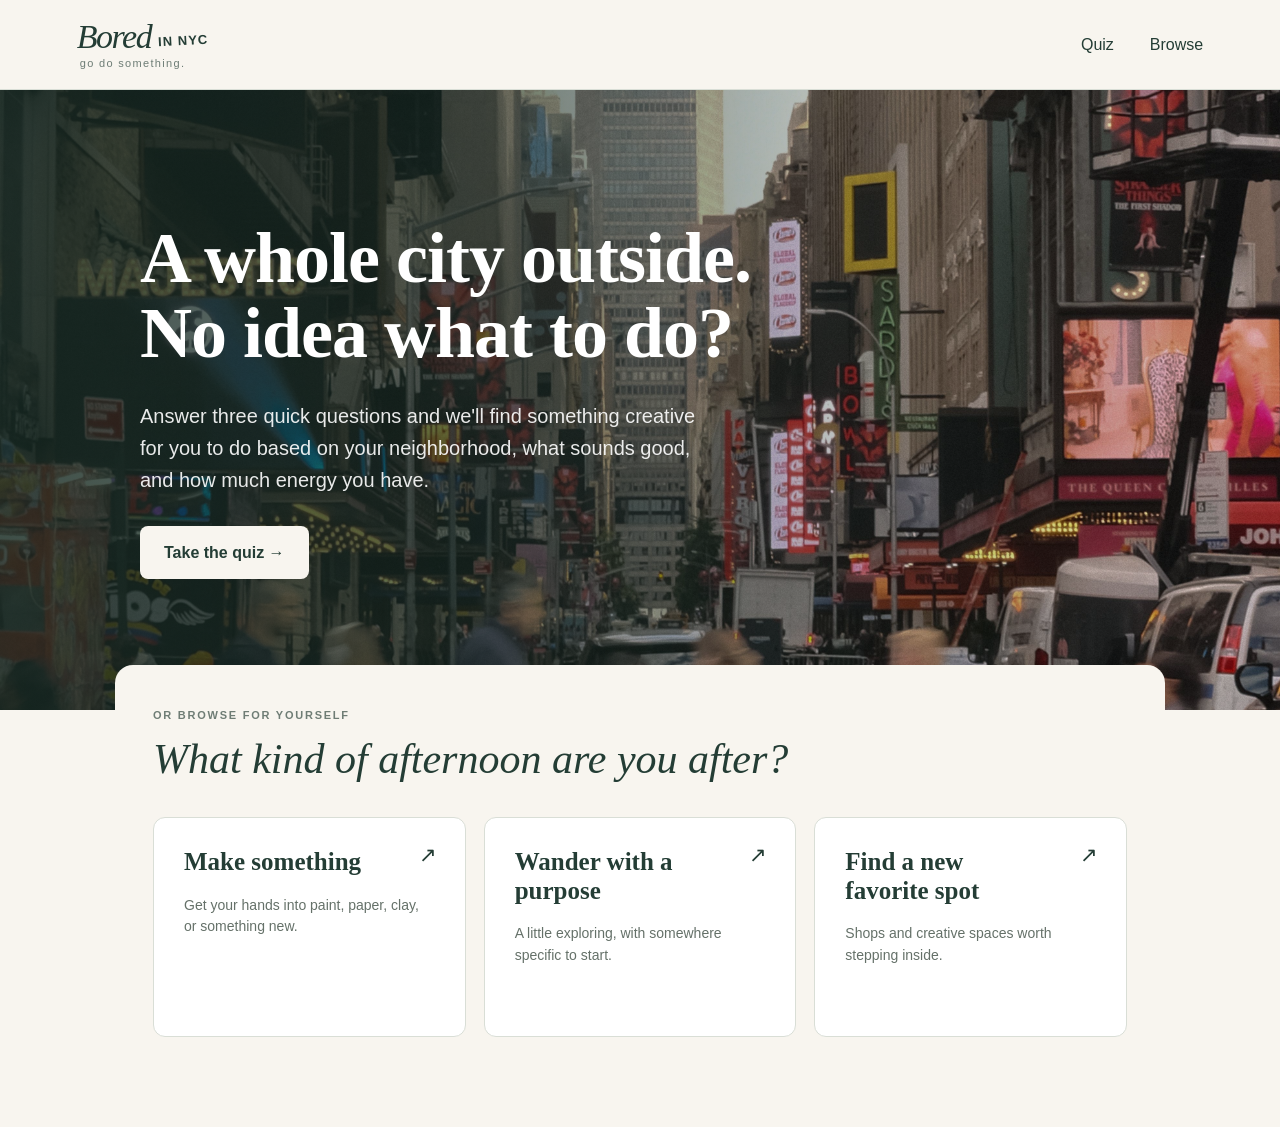
==== commit 9fb52a73: "Add files via upload" ====
--- a/index.html
+++ b/index.html
@@ -15,31 +15,39 @@
 
   <header>
 
-    <nav class="navbar" aria-label="Main navigation">
+<nav class="navbar" aria-label="Main navigation">
 
-      <a
-        href="index.html"
-        class="site-name"
-        aria-label="Bored in NYC — go do something"
-      >
+  <a
+    href="index.html"
+    class="site-name"
+    aria-label="Bored in NYC — go do something"
+  >
 
-        <span class="logo-main">
-          <span class="logo-bored">Bored</span>
-          <span class="logo-nyc">in NYC</span>
-        </span>
+    <span class="logo-main">
+      <span class="logo-bored">Bored</span>
+      <span class="logo-nyc">in NYC</span>
+    </span>
 
-        <span class="logo-tagline">
-          go do something.
-        </span>
+    <span class="logo-tagline">
+      go do something.
+    </span>
 
-      </a>
+  </a>
 
 
-      <a class="nav-link" href="#hobbies">
-        Explore ideas
-      </a>
+  <div class="nav-links">
 
-    </nav>
+    <a class="nav-link" href="quiz.html">
+      Quiz
+    </a>
+
+    <a class="nav-link" href="browse.html">
+      Browse
+    </a>
+
+  </div>
+
+</nav>
 
   </header>
 
@@ -62,7 +70,7 @@
 
 
         <p>
-          Answer three quick questions and we'll find something to do based on
+          Answer three quick questions and we'll find something creative for you to do based on
           your neighborhood, what sounds good, and how much energy you have.
         </p>
 
--- a/style.css
+++ b/style.css
@@ -2366,4 +2366,59 @@
     min-height: 0;
   }
 
+} 
+.navbar {
+  max-width: 1200px;
+  margin: 0 auto;
+  display: flex;
+  justify-content: space-between;
+  align-items: center;
+  gap: 20px;
+  flex-wrap: wrap;
+}
+.nav-links {
+  display: flex;
+  align-items: center;
+  gap: 36px;
+}
+
+/* =========================================================
+   MOBILE ICONS — MATCH DESKTOP
+   ========================================================= */
+
+@media (max-width: 700px) {
+
+  /* Use the same typography for icons as desktop */
+  .choice-arrow,
+  .browse-card-arrow,
+  .browse-card-symbol,
+  .browse-stop-arrow,
+  .backup-arrow,
+  .homepage-idea-arrow {
+    font-family: Georgia, serif !important;
+    font-style: normal !important;
+    font-weight: normal !important;
+
+    /* Prevent phone emoji rendering where possible */
+    font-variant-emoji: text;
+
+    color: #243d35;
+  }
+
+
+  /* Standard external-link arrow */
+  .choice-arrow,
+  .browse-card-arrow,
+  .browse-stop-arrow,
+  .backup-arrow,
+  .homepage-idea-arrow {
+    font-size: 20px;
+  }
+
+
+  /* Special / surprise icon */
+  .browse-card-symbol {
+    font-size: 18px;
+  }
+
 }
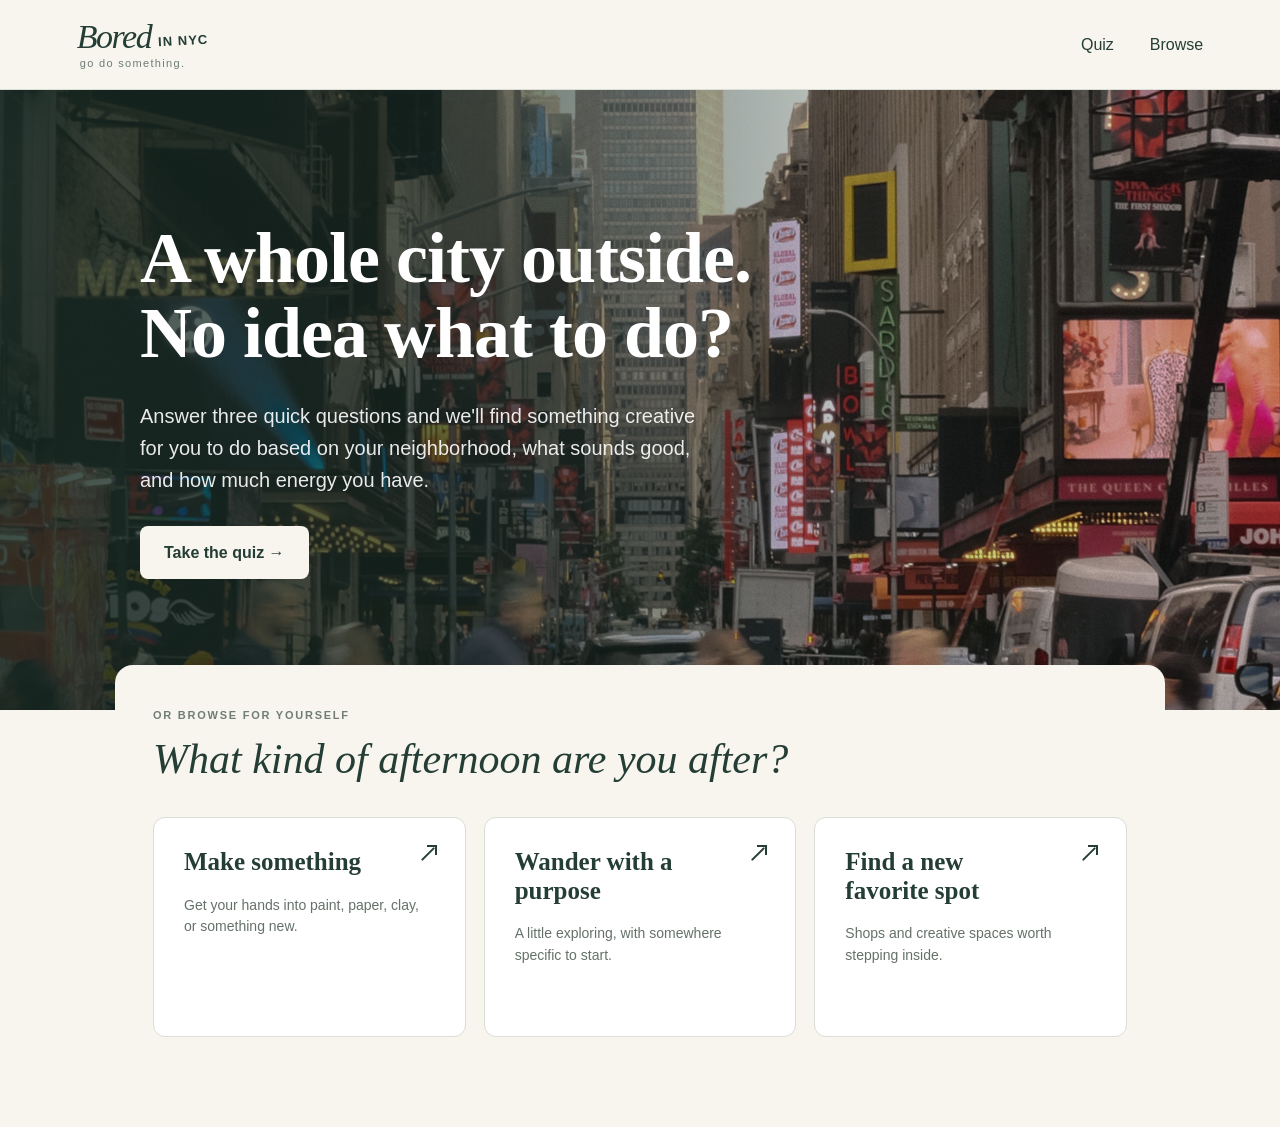
==== commit 9647ce1d: "fix mobile website arrows" ====
--- a/index.html
+++ b/index.html
@@ -117,9 +117,7 @@
           href="browse.html?category=create"
         >
 
-          <span class="homepage-idea-arrow">
-            ↗
-          </span>
+         <span class="homepage-idea-arrow" aria-hidden="true"></span>
 
           <h3>
             Make something
@@ -141,9 +139,7 @@
           href="browse.html?category=wander"
         >
 
-          <span class="homepage-idea-arrow">
-            ↗
-          </span>
+         <span class="homepage-idea-arrow" aria-hidden="true"></span>
 
           <h3>
             Wander with a purpose
@@ -165,9 +161,7 @@
           href="browse.html?category=browse"
         >
 
-          <span class="homepage-idea-arrow">
-            ↗
-          </span>
+          <span class="homepage-idea-arrow" aria-hidden="true"></span>
 
           <h3>
             Find a new favorite spot
--- a/style.css
+++ b/style.css
@@ -2421,4 +2421,169 @@
     font-size: 18px;
   }
 
+}
+
+/* =========================================================
+   FORCE TEXT ARROWS — NO MOBILE EMOJIS
+   ========================================================= */
+
+.choice-arrow,
+.browse-card-arrow,
+.browse-stop-arrow,
+.backup-arrow,
+.homepage-idea-arrow {
+  font-family: Georgia, "Times New Roman", serif !important;
+  font-style: normal !important;
+  font-weight: normal !important;
+  color: #243d35;
+}
+
+/* Replace existing arrow visually with a text arrow */
+.choice-arrow,
+.browse-card-arrow,
+.browse-stop-arrow,
+.backup-arrow,
+.homepage-idea-arrow {
+  font-size: 0 !important;
+}
+
+.choice-arrow::after,
+.browse-card-arrow::after,
+.browse-stop-arrow::after,
+.backup-arrow::after,
+.homepage-idea-arrow::after {
+  content: "\2197\FE0E";
+  font-family: Georgia, "Times New Roman", serif !important;
+  font-size: 21px;
+  font-style: normal;
+  font-weight: normal;
+  line-height: 1;
+}
+
+/* =========================================================
+   HOMEPAGE ARROWS — CSS DRAWN, NEVER EMOJI
+   ========================================================= */
+
+.homepage-idea-arrow {
+  position: absolute;
+  top: 27px;
+  right: 28px;
+
+  width: 18px;
+  height: 18px;
+
+  font-size: 0 !important;
+}
+
+/* diagonal line */
+.homepage-idea-arrow::before {
+  content: "";
+  position: absolute;
+
+  width: 18px;
+  height: 2px;
+
+  top: 8px;
+  left: 0;
+
+  background: #243d35;
+  border-radius: 2px;
+
+  transform: rotate(-45deg);
+  transform-origin: center;
+}
+
+/* arrow head */
+.homepage-idea-arrow::after {
+  content: "";
+  position: absolute;
+
+  width: 8px;
+  height: 8px;
+
+  top: 0;
+  right: 0;
+
+  border-top: 2px solid #243d35;
+  border-right: 2px solid #243d35;
+}
+
+/* keep your little hover movement */
+.homepage-idea-card:hover .homepage-idea-arrow {
+  transform: translate(4px, -4px);
+}
+
+/* =========================================================
+   CSS-DRAWN ARROWS — HOMEPAGE + QUIZ + BROWSE
+   Prevents iOS from rendering ↗ as an emoji
+   ========================================================= */
+
+.homepage-idea-arrow,
+.choice-arrow,
+.browse-card-arrow,
+.browse-stop-arrow,
+.backup-arrow {
+  width: 18px;
+  height: 18px;
+  display: inline-block;
+  flex-shrink: 0;
+
+  /* Hide any ↗ character still inside the element */
+  font-size: 0 !important;
+
+  position: relative;
+}
+
+/* Diagonal shaft */
+.homepage-idea-arrow::before,
+.choice-arrow::before,
+.browse-card-arrow::before,
+.browse-stop-arrow::before,
+.backup-arrow::before {
+  content: "";
+  position: absolute;
+
+  width: 18px;
+  height: 2px;
+
+  top: 8px;
+  left: 0;
+
+  background: #243d35;
+  border-radius: 2px;
+
+  transform: rotate(-45deg);
+  transform-origin: center;
+}
+
+/* Arrow head */
+.homepage-idea-arrow::after,
+.choice-arrow::after,
+.browse-card-arrow::after,
+.browse-stop-arrow::after,
+.backup-arrow::after {
+  content: "";
+  position: absolute;
+
+  width: 8px;
+  height: 8px;
+
+  top: 0;
+  right: 0;
+
+  border-top: 2px solid #243d35;
+  border-right: 2px solid #243d35;
+}
+
+/* Homepage arrow stays in top-right corner */
+.homepage-idea-arrow {
+  position: absolute;
+  top: 27px;
+  right: 28px;
+}
+
+/* Preserve your existing hover movement */
+.homepage-idea-card:hover .homepage-idea-arrow,
+.browse-card:hover .browse-card-arrow {
+  transform: translate(4px, -4px);
 }
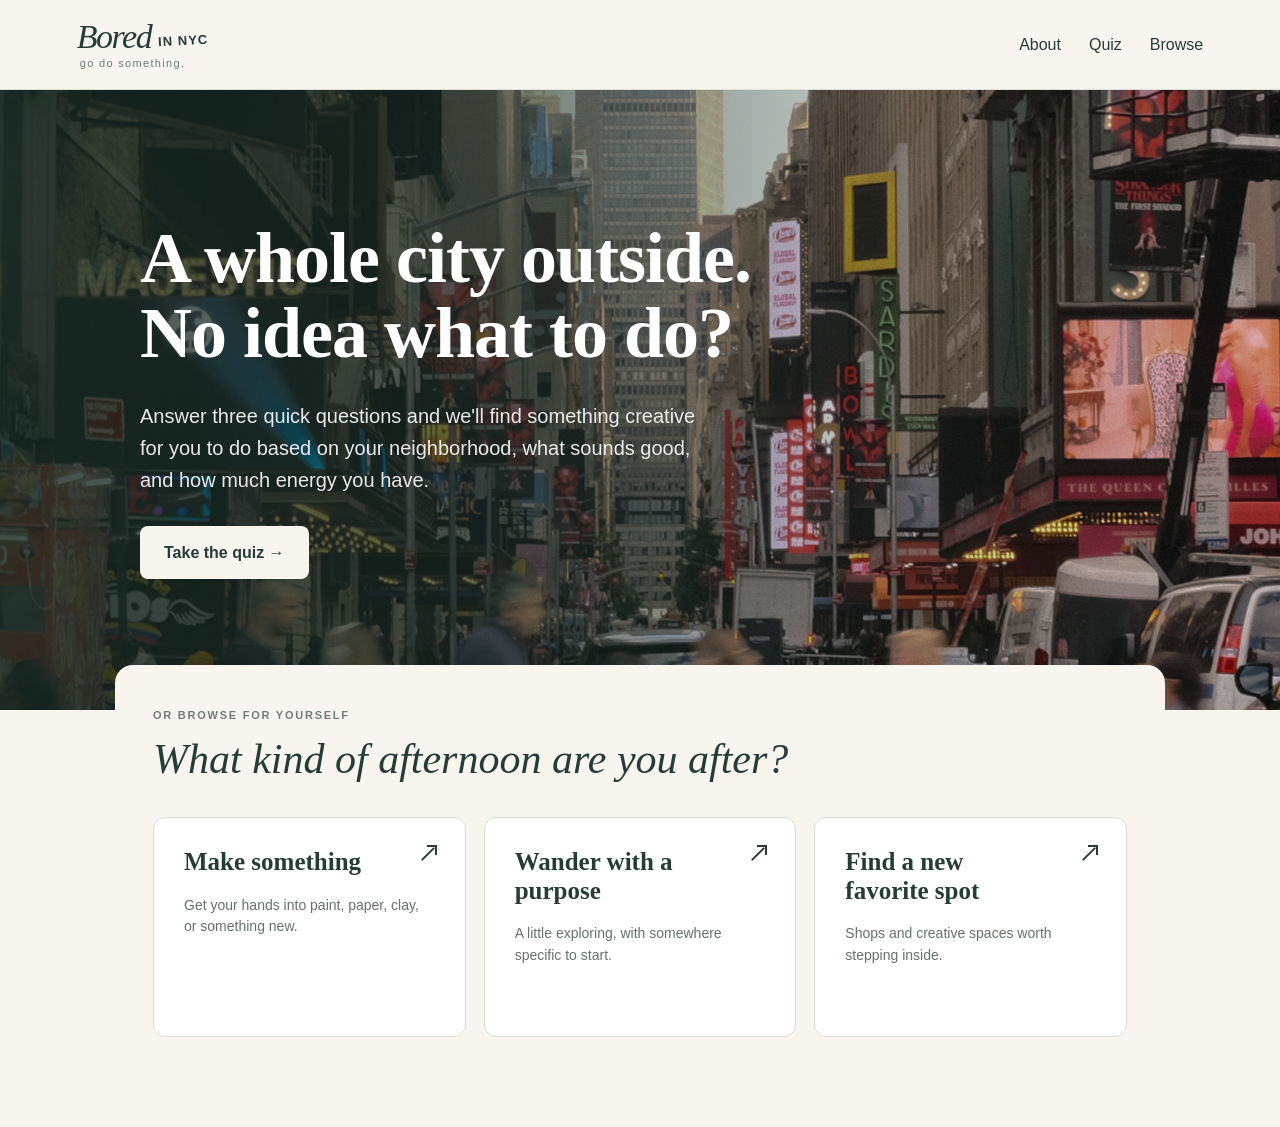
==== commit a7bac59e: "website updates and added about me page" ====
--- a/index.html
+++ b/index.html
@@ -36,7 +36,9 @@
 
 
   <div class="nav-links">
-
+    <a class="nav-link" href="about.html">
+      About
+    </a>
     <a class="nav-link" href="quiz.html">
       Quiz
     </a>
--- a/style.css
+++ b/style.css
@@ -2586,4 +2586,588 @@
 .homepage-idea-card:hover .homepage-idea-arrow,
 .browse-card:hover .browse-card-arrow {
   transform: translate(4px, -4px);
+}
+
+/* ===================================================
+   ABOUT PAGE
+   =================================================== */
+
+.about-page {
+  min-height: 100vh;
+}
+
+.about-main {
+  width: min(1100px, calc(100% - 48px));
+  margin: 0 auto;
+  padding: 90px 0 120px;
+}
+
+
+/* HERO */
+
+.about-hero {
+  max-width: 900px;
+  margin-bottom: 100px;
+}
+
+.about-eyebrow {
+  margin: 0 0 18px;
+  font-size: 0.8rem;
+  font-weight: 700;
+  letter-spacing: 0.14em;
+  text-transform: uppercase;
+  opacity: 0.55;
+}
+
+.about-hero h1 {
+  margin: 0;
+  max-width: 900px;
+  font-size: clamp(3.5rem, 8vw, 7rem);
+  line-height: 0.95;
+  letter-spacing: -0.055em;
+}
+
+.about-hero h1 em {
+  font-style: italic;
+  font-weight: inherit;
+}
+
+.about-lede {
+  max-width: 650px;
+  margin: 32px 0 0;
+  font-size: clamp(1.3rem, 2.5vw, 1.8rem);
+  line-height: 1.4;
+  opacity: 0.7;
+}
+
+
+/* STORY */
+
+.about-story {
+  max-width: 680px;
+  margin-left: auto;
+  font-size: 1.1rem;
+  line-height: 1.75;
+}
+
+.about-story p {
+  margin: 0 0 28px;
+}
+
+.about-big-text {
+  font-size: clamp(1.8rem, 4vw, 2.8rem);
+  line-height: 1.15;
+  letter-spacing: -0.025em;
+  font-weight: 600;
+}
+
+
+/* CLOSING */
+
+.about-closing {
+  margin-top: 70px !important;
+  font-size: clamp(2.4rem, 6vw, 4.5rem);
+  font-weight: 700;
+  line-height: 1;
+  letter-spacing: -0.04em;
+}
+
+
+/* MOBILE */
+
+@media (max-width: 700px) {
+
+  .about-main {
+    width: min(100% - 32px, 1100px);
+    padding: 60px 0 80px;
+  }
+
+  .about-hero {
+    margin-bottom: 70px;
+  }
+
+  .about-hero h1 {
+    font-size: clamp(3rem, 15vw, 5rem);
+  }
+
+  .about-lede {
+    margin-top: 24px;
+  }
+
+  .about-story {
+    margin-left: 0;
+    font-size: 1rem;
+  }
+
+  .about-big-text {
+    font-size: 1.8rem;
+  }
+
+  .about-closing {
+    margin-top: 55px !important;
+    font-size: 2.8rem;
+  }
+
+}
+/* ===================================================
+   CREATIVE PROJECTS
+   =================================================== */
+
+.creative-projects {
+  margin-top: 130px;
+}
+
+.about-divider {
+  width: 100%;
+  height: 1px;
+  background: currentColor;
+  opacity: 0.18;
+  margin-bottom: 90px;
+}
+
+.creative-projects-header {
+  max-width: 750px;
+  margin-bottom: 60px;
+}
+
+.creative-projects-header h2 {
+  margin: 0;
+  font-size: clamp(2.5rem, 6vw, 5rem);
+  line-height: 1;
+  letter-spacing: -0.045em;
+}
+
+.creative-projects-intro {
+  max-width: 600px;
+  margin-top: 25px;
+  font-size: 1.1rem;
+  line-height: 1.6;
+  opacity: 0.7;
+}
+
+
+/* PROJECT GRID */
+
+.creative-projects-grid {
+  display: grid;
+  grid-template-columns: repeat(2, 1fr);
+  gap: 60px 30px;
+}
+
+.creative-project-card {
+  position: relative;
+  color: inherit;
+  text-decoration: none;
+}
+
+.creative-project-image {
+  width: 100%;
+  aspect-ratio: 4 / 3;
+  overflow: hidden;
+  border-radius: 18px;
+  margin-bottom: 22px;
+}
+
+.creative-project-image img {
+  width: 100%;
+  height: 100%;
+  object-fit: cover;
+  display: block;
+  transition: transform 0.35s ease;
+}
+
+.creative-project-card:hover .creative-project-image img {
+  transform: scale(1.025);
+}
+
+.creative-project-info {
+  position: relative;
+  padding-right: 40px;
+}
+
+.creative-project-type {
+  margin: 0 0 8px;
+  font-size: 0.75rem;
+  font-weight: 700;
+  letter-spacing: 0.12em;
+  text-transform: uppercase;
+  opacity: 0.5;
+}
+
+.creative-project-info h3 {
+  margin: 0 0 10px;
+  font-size: 1.5rem;
+  letter-spacing: -0.02em;
+}
+
+.creative-project-info p {
+  margin: 0;
+  line-height: 1.5;
+  opacity: 0.65;
+}
+
+.creative-project-arrow {
+  position: absolute;
+  top: 0;
+  right: 0;
+  font-size: 1.3rem;
+}
+
+
+/* MOBILE */
+
+@media (max-width: 700px) {
+
+  .creative-projects {
+    margin-top: 90px;
+  }
+
+  .about-divider {
+    margin-bottom: 60px;
+  }
+
+  .creative-projects-grid {
+    grid-template-columns: 1fr;
+    gap: 50px;
+  }
+
+  .creative-projects-header {
+    margin-bottom: 45px;
+  }
+
+  .creative-projects-header h2 {
+    font-size: 2.8rem;
+  }
+
+}
+
+/* ===================================================
+   ART LIGHTBOX
+   =================================================== */
+
+.art-expand-card .creative-project-image {
+  cursor: zoom-in;
+}
+
+.art-expand-card .creative-project-arrow {
+  cursor: pointer;
+}
+
+.art-lightbox {
+  position: fixed;
+  inset: 0;
+  z-index: 9999;
+
+  display: flex;
+  align-items: center;
+  justify-content: center;
+
+  padding: 40px;
+
+  background: rgba(0, 0, 0, 0.88);
+
+  opacity: 0;
+  visibility: hidden;
+
+  transition:
+    opacity 0.25s ease,
+    visibility 0.25s ease;
+}
+
+.art-lightbox.open {
+  opacity: 1;
+  visibility: visible;
+}
+
+.art-lightbox img {
+  display: block;
+
+  max-width: 90vw;
+  max-height: 90vh;
+
+  width: auto;
+  height: auto;
+
+  object-fit: contain;
+
+  border-radius: 4px;
+}
+
+.lightbox-close {
+  position: absolute;
+  top: 25px;
+  right: 30px;
+
+  border: 0;
+  background: none;
+
+  color: white;
+  font-size: 2.5rem;
+  font-weight: 300;
+  line-height: 1;
+
+  cursor: pointer;
+}
+
+
+/* MOBILE */
+
+@media (max-width: 700px) {
+
+  .art-lightbox {
+    padding: 20px;
+  }
+
+  .art-lightbox img {
+    max-width: 95vw;
+    max-height: 85vh;
+  }
+
+  .lightbox-close {
+    top: 15px;
+    right: 18px;
+  }
+
+}
+
+.about-side-image {
+  width: 280px;
+  margin-top: 70px;
+  transform: rotate(-2deg);
+}
+
+.about-side-image img {
+  width: 100%;
+  display: block;
+  border-radius: 4px;
+}
+
+.about-side-image p {
+  margin-top: 10px;
+  font-size: 0.75rem;
+  font-style: italic;
+  opacity: 0.55;
+}
+.about-content-row {
+  display: grid;
+  grid-template-columns: 280px 1fr;
+  gap: 100px;
+  align-items: start;
+}
+
+.about-side-image {
+  width: 100%;
+  margin-top: 20px;
+  transform: rotate(-2deg);
+}
+
+.about-side-image img {
+  width: 100%;
+  height: auto;
+  display: block;
+  border-radius: 4px;
+}
+
+.about-side-image p {
+  margin-top: 10px;
+  font-size: 0.75rem;
+  font-style: italic;
+  opacity: 0.55;
+}
+
+.about-content-row .about-story {
+  margin-left: 0;
+}
+@media (max-width: 700px) {
+
+  .about-content-row {
+    grid-template-columns: 1fr;
+    gap: 50px;
+  }
+
+  .about-side-image {
+    width: 70%;
+    max-width: 280px;
+    margin-top: 0;
+  }
+
+}
+/* ===================================================
+   SUGGESTION BOX
+   =================================================== */
+
+.suggestion-section {
+  margin-top: 130px;
+  padding-bottom: 60px;
+}
+
+.suggestion-content {
+  max-width: 750px;
+}
+
+.suggestion-content h2 {
+  margin: 0;
+  font-size: clamp(2.5rem, 6vw, 5rem);
+  line-height: 1;
+  letter-spacing: -0.045em;
+}
+
+.suggestion-intro {
+  max-width: 580px;
+  margin: 24px 0 40px;
+  font-size: 1.05rem;
+  line-height: 1.6;
+  opacity: 0.7;
+}
+
+
+/* FORM */
+
+.suggestion-form {
+  width: 100%;
+}
+
+.suggestion-form textarea {
+  box-sizing: border-box;
+  width: 100%;
+  min-height: 180px;
+
+  padding: 22px;
+
+  border: 1px solid rgba(30, 65, 55, 0.25);
+  border-radius: 12px;
+
+  background: transparent;
+  color: inherit;
+
+  font: inherit;
+  font-size: 1.05rem;
+  line-height: 1.5;
+
+  resize: vertical;
+}
+
+.suggestion-form textarea:focus,
+.suggestion-form input:focus {
+  outline: none;
+  border-color: currentColor;
+}
+
+.suggestion-form textarea::placeholder,
+.suggestion-form input::placeholder {
+  color: inherit;
+  opacity: 0.4;
+}
+
+
+/* EMAIL + BUTTON */
+
+.suggestion-bottom {
+  display: flex;
+  gap: 12px;
+  margin-top: 12px;
+}
+
+.suggestion-form input {
+  flex: 1;
+
+  padding: 15px 18px;
+
+  border: 1px solid rgba(30, 65, 55, 0.25);
+  border-radius: 10px;
+
+  background: transparent;
+  color: inherit;
+
+  font: inherit;
+}
+
+.suggestion-form button {
+  padding: 15px 24px;
+
+  border: none;
+  border-radius: 10px;
+
+  background: currentColor;
+
+  cursor: pointer;
+}
+
+.suggestion-form button {
+  color: #f7f3ed;
+  font: inherit;
+  font-weight: 600;
+}
+
+.suggestion-form button:hover {
+  opacity: 0.8;
+}
+
+
+/* MOBILE */
+
+@media (max-width: 700px) {
+
+  .suggestion-section {
+    margin-top: 90px;
+  }
+
+  .suggestion-bottom {
+    flex-direction: column;
+  }
+
+  .suggestion-form button {
+    width: 100%;
+  }
+
+}
+.suggestion-form button {
+  padding: 15px 24px;
+
+  border: none;
+  border-radius: 10px;
+
+  background: #1f463b;
+  color: #f7f3ed;
+
+  font: inherit;
+  font-weight: 600;
+
+  cursor: pointer;
+
+  white-space: nowrap;
+}
+
+.suggestion-form button:hover {
+  opacity: 0.8;
+}
+
+.suggestion-button {
+  display: inline-block;
+  padding: 15px 24px;
+
+  background: #1f463b;
+  color: #f7f3ed;
+
+  border-radius: 10px;
+  text-decoration: none;
+  font-weight: 600;
+
+  transition: opacity 0.2s ease;
+}
+
+.suggestion-button:hover {
+  opacity: 0.8;
+}
+
+.navbar {
+  display: flex;
+  align-items: center;
+}
+
+.nav-links {
+  margin-left: auto;
+  display: flex;
+  align-items: center;
+  gap: 28px;
 }
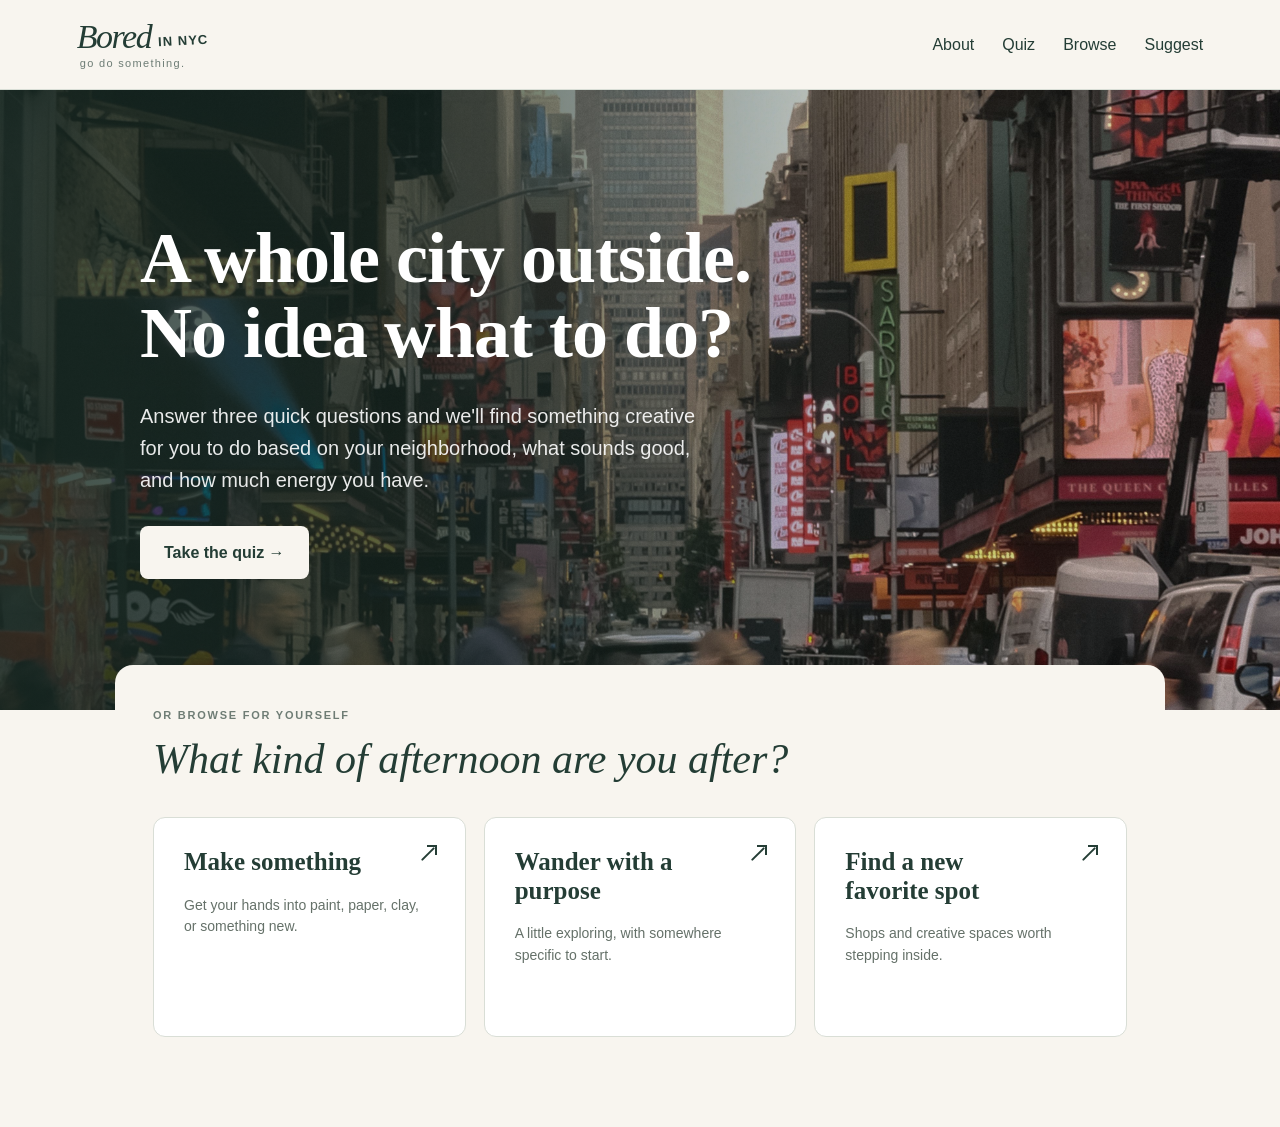
==== commit b87a5a2b: "add suggest button to home page" ====
--- a/index.html
+++ b/index.html
@@ -45,6 +45,9 @@
 
     <a class="nav-link" href="browse.html">
       Browse
+    </a>
+    <a class="nav-link" href="suggest.html">
+      Suggest
     </a>
 
   </div>
--- a/style.css
+++ b/style.css
@@ -3170,4 +3170,1147 @@
   display: flex;
   align-items: center;
   gap: 28px;
+}
+
+/* ===================================================
+   ABOUT PAGE — MOBILE FIX
+   Keep this at the VERY BOTTOM of style.css
+   =================================================== */
+
+@media (max-width: 700px) {
+
+  /* ---------- PAGE ---------- */
+
+  .about-main {
+    width: auto;
+    margin: 0;
+    padding: 48px 20px 70px;
+    overflow: hidden;
+  }
+
+
+  /* ---------- HERO ---------- */
+
+  .about-hero {
+    width: 100%;
+    max-width: none;
+    margin: 0 0 60px;
+  }
+
+  .about-eyebrow {
+    margin-bottom: 14px;
+    font-size: 0.7rem;
+  }
+
+  .about-hero h1 {
+    max-width: 100%;
+    margin: 0;
+
+    font-size: clamp(3rem, 15vw, 4.5rem);
+    line-height: 0.95;
+    letter-spacing: -0.055em;
+
+    overflow-wrap: normal;
+    word-break: normal;
+  }
+
+  .about-lede {
+    max-width: 100%;
+    margin-top: 24px;
+
+    font-size: 1.15rem;
+    line-height: 1.4;
+  }
+
+
+  /* ---------- IMAGE + STORY ---------- */
+
+  .about-content-row {
+    display: flex;
+    flex-direction: column;
+    gap: 45px;
+
+    width: 100%;
+  }
+
+  .about-side-image {
+    width: 65%;
+    max-width: 260px;
+
+    margin: 0 auto 5px 5%;
+    transform: rotate(-2deg);
+  }
+
+  .about-side-image img {
+    width: 100%;
+    height: auto;
+    display: block;
+  }
+
+  .about-side-image p {
+    margin: 9px 0 0;
+
+    font-size: 0.7rem;
+    line-height: 1.35;
+  }
+
+
+  /* ---------- STORY ---------- */
+
+  .about-story {
+    width: 100%;
+    max-width: none;
+
+    margin: 0;
+    padding: 0;
+
+    font-size: 1rem;
+    line-height: 1.65;
+  }
+
+  .about-story p {
+    margin: 0 0 24px;
+  }
+
+  .about-big-text {
+    max-width: 100%;
+
+    font-size: 1.8rem;
+    line-height: 1.15;
+    letter-spacing: -0.025em;
+  }
+
+
+  /* ---------- BIG CLOSING ---------- */
+
+  .about-closing {
+    margin-top: 50px !important;
+    margin-bottom: 0 !important;
+
+    font-size: clamp(2.5rem, 12vw, 3.7rem);
+    line-height: 0.98;
+    letter-spacing: -0.045em;
+  }
+
+
+  /* ---------- CREATIVE PROJECTS ---------- */
+
+  .creative-projects {
+    width: 100%;
+    margin-top: 85px;
+  }
+
+  .about-divider {
+    width: 100%;
+    margin-bottom: 55px;
+  }
+
+  .creative-projects-header {
+    width: 100%;
+    max-width: none;
+    margin-bottom: 40px;
+  }
+
+  .creative-projects-header h2 {
+    font-size: clamp(2.6rem, 13vw, 3.7rem);
+    line-height: 0.98;
+    letter-spacing: -0.045em;
+  }
+
+  .creative-projects-intro {
+    max-width: 100%;
+    margin-top: 20px;
+
+    font-size: 1rem;
+    line-height: 1.5;
+  }
+
+
+  /* ---------- PROJECT CARDS ---------- */
+
+  .creative-projects-grid {
+    display: grid;
+    grid-template-columns: 1fr;
+
+    width: 100%;
+    gap: 55px;
+  }
+
+  .creative-project-card {
+    display: block;
+    width: 100%;
+    min-width: 0;
+  }
+
+  .creative-project-image {
+    width: 100%;
+    aspect-ratio: 4 / 3;
+
+    margin-bottom: 18px;
+    border-radius: 12px;
+  }
+
+  .creative-project-image img {
+    width: 100%;
+    height: 100%;
+    object-fit: cover;
+  }
+
+  .creative-project-info {
+    width: 100%;
+    padding-right: 35px;
+    box-sizing: border-box;
+  }
+
+  .creative-project-info h3 {
+    margin-bottom: 8px;
+
+    font-size: 1.35rem;
+    line-height: 1.15;
+  }
+
+  .creative-project-info > p:not(.creative-project-type) {
+    font-size: 0.95rem;
+    line-height: 1.5;
+  }
+
+
+  /* ---------- SUGGESTION SECTION ---------- */
+
+  .suggestion-section {
+    width: 100%;
+    margin-top: 90px;
+    padding-bottom: 20px;
+  }
+
+  .suggestion-content {
+    width: 100%;
+    max-width: none;
+  }
+
+  .suggestion-content h2 {
+    font-size: clamp(2.6rem, 13vw, 3.7rem);
+    line-height: 0.98;
+  }
+
+  .suggestion-intro {
+    width: 100%;
+    margin: 20px 0 30px;
+
+    font-size: 1rem;
+  }
+
+  .suggestion-form {
+    width: 100%;
+  }
+
+  .suggestion-form textarea {
+    width: 100%;
+    min-height: 150px;
+    box-sizing: border-box;
+  }
+
+  .suggestion-bottom {
+    display: flex;
+    flex-direction: column;
+    gap: 10px;
+
+    width: 100%;
+  }
+
+  .suggestion-form input {
+    width: 100%;
+    box-sizing: border-box;
+  }
+
+  .suggestion-form button,
+  .suggestion-button {
+    width: 100%;
+    box-sizing: border-box;
+
+    text-align: center;
+  }
+
+
+  /* ---------- LIGHTBOX ---------- */
+
+  .art-lightbox {
+    padding: 18px;
+  }
+
+  .art-lightbox img {
+    max-width: 94vw;
+    max-height: 82vh;
+  }
+
+}
+
+/* ===================================================
+   ABOUT PAGE — MOBILE RESET
+   MUST BE LAST THING IN STYLE.CSS
+   =================================================== */
+
+@media screen and (max-width: 700px) {
+
+  /* Prevent desktop sizing / horizontal overflow */
+  html,
+  body {
+    width: 100%;
+    max-width: 100%;
+    overflow-x: hidden;
+  }
+
+  .about-page {
+    width: 100%;
+    min-width: 0;
+  }
+
+
+  /* MAIN PAGE */
+
+  .about-main {
+    display: block;
+
+    width: 100%;
+    max-width: none;
+
+    margin: 0;
+    padding: 45px 22px 80px;
+
+    box-sizing: border-box;
+  }
+
+
+  /* HERO */
+
+  .about-hero {
+    width: 100%;
+    max-width: none;
+
+    margin: 0 0 55px;
+  }
+
+  .about-eyebrow {
+    font-size: 0.7rem;
+    line-height: 1.2;
+    letter-spacing: 0.12em;
+  }
+
+  .about-hero h1 {
+    width: 100%;
+    max-width: none;
+
+    margin: 14px 0 0;
+
+    font-size: 3.4rem;
+    line-height: 0.92;
+    letter-spacing: -0.05em;
+  }
+
+  .about-lede {
+    width: 100%;
+    max-width: none;
+
+    margin: 24px 0 0;
+
+    font-size: 1.1rem;
+    line-height: 1.4;
+  }
+
+
+  /* IMAGE + TEXT */
+
+  .about-content-row {
+    display: flex;
+    flex-direction: column;
+
+    width: 100%;
+    max-width: none;
+
+    gap: 45px;
+  }
+
+
+  /* ABOUT IMAGE */
+
+  .about-side-image {
+    width: 72%;
+    max-width: 280px;
+
+    margin: 0 auto;
+
+    transform: rotate(-2deg);
+  }
+
+  .about-side-image img {
+    display: block;
+
+    width: 100%;
+    max-width: 100%;
+    height: auto;
+  }
+
+  .about-side-image p {
+    margin-top: 10px;
+
+    font-size: 0.75rem;
+    line-height: 1.4;
+  }
+
+
+  /* STORY */
+
+  .about-story {
+    display: block;
+
+    width: 100%;
+    max-width: none;
+
+    margin: 0;
+    padding: 0;
+
+    font-size: 1rem;
+    line-height: 1.65;
+  }
+
+  .about-story p {
+    width: 100%;
+    max-width: none;
+
+    margin: 0 0 24px;
+  }
+
+  .about-big-text {
+    font-size: 1.9rem !important;
+    line-height: 1.1 !important;
+    letter-spacing: -0.03em;
+  }
+
+
+  /* BIG ENDING */
+
+  .about-closing {
+    margin-top: 45px !important;
+
+    font-size: 2.7rem !important;
+    line-height: 0.98 !important;
+    letter-spacing: -0.04em;
+  }
+
+
+  /* SUGGESTION SECTION */
+
+  .suggestion-section {
+    width: 100%;
+    margin-top: 85px;
+  }
+
+  .suggestion-content {
+    width: 100%;
+    max-width: none;
+  }
+
+  .suggestion-content h2 {
+    font-size: 2.7rem;
+    line-height: 1;
+  }
+
+  .suggestion-intro {
+    width: 100%;
+    max-width: none;
+
+    font-size: 1rem;
+    line-height: 1.55;
+  }
+
+  .suggestion-button {
+    display: inline-block;
+    width: auto;
+  }
+
+
+  /* CREATIVE PROJECTS */
+
+  .creative-projects {
+    width: 100%;
+    margin-top: 90px;
+  }
+
+  .about-divider {
+    width: 100%;
+    margin-bottom: 55px;
+  }
+
+  .creative-projects-header {
+    width: 100%;
+    max-width: none;
+
+    margin-bottom: 40px;
+  }
+
+  .creative-projects-header h2 {
+    font-size: 2.8rem;
+    line-height: 0.98;
+    letter-spacing: -0.04em;
+  }
+
+  .creative-projects-intro {
+    width: 100%;
+    max-width: none;
+
+    font-size: 1rem;
+    line-height: 1.5;
+  }
+
+
+  /* PROJECT GRID */
+
+  .creative-projects-grid {
+    display: grid;
+    grid-template-columns: 1fr;
+
+    width: 100%;
+
+    gap: 55px;
+  }
+
+  .creative-project-card {
+    display: block;
+
+    width: 100%;
+    min-width: 0;
+  }
+
+  .creative-project-image {
+    width: 100%;
+
+    aspect-ratio: 4 / 3;
+
+    margin-bottom: 18px;
+
+    overflow: hidden;
+    border-radius: 12px;
+  }
+
+  .creative-project-image img {
+    display: block;
+
+    width: 100%;
+    height: 100%;
+
+    object-fit: cover;
+  }
+
+  .creative-project-info {
+    width: 100%;
+
+    padding-right: 35px;
+
+    box-sizing: border-box;
+  }
+
+  .creative-project-info h3 {
+    font-size: 1.3rem;
+    line-height: 1.2;
+  }
+
+  .creative-project-info > p:not(.creative-project-type) {
+    font-size: 0.95rem;
+    line-height: 1.5;
+  }
+
+}
+/* ===================================================
+   ABOUT MOBILE — SIZE TUNING
+   =================================================== */
+
+@media screen and (max-width: 700px) {
+
+  /* overall side margins */
+  .about-main {
+    padding-left: 24px;
+    padding-right: 24px;
+  }
+
+
+  /* TOP HERO */
+
+  .about-hero h1 {
+    font-size: 2.8rem;
+    line-height: 0.95;
+  }
+
+  .about-lede {
+    font-size: 1rem;
+  }
+
+
+  /* ABOUT IMAGE */
+
+  .about-side-image {
+    width: 55%;
+    max-width: 220px;
+    margin: 0 auto;
+  }
+
+
+  /* STORY */
+
+  .about-story {
+    font-size: 0.95rem;
+    line-height: 1.6;
+  }
+
+  .about-big-text {
+    font-size: 1.65rem !important;
+    line-height: 1.12 !important;
+  }
+
+  .about-closing {
+    font-size: 2.25rem !important;
+    line-height: 1 !important;
+  }
+
+
+  /* SUGGESTION SECTION */
+
+  .suggestion-content h2 {
+    font-size: 2.2rem;
+  }
+
+  .suggestion-intro {
+    font-size: 0.95rem;
+  }
+
+
+  /* PROJECTS HEADER */
+
+  .creative-projects-header h2 {
+    font-size: 2.35rem;
+    line-height: 1;
+  }
+
+  .creative-projects-intro {
+    font-size: 0.95rem;
+    line-height: 1.5;
+  }
+
+
+  /* PROJECT CARDS */
+
+  .creative-projects-grid {
+    gap: 45px;
+  }
+
+  .creative-project-image {
+    aspect-ratio: 16 / 10;
+    border-radius: 10px;
+  }
+
+  .creative-project-info h3 {
+    font-size: 1.15rem;
+  }
+
+  .creative-project-info > p:not(.creative-project-type) {
+    font-size: 0.85rem;
+    line-height: 1.45;
+  }
+
+  .creative-project-type {
+    font-size: 0.65rem;
+  }
+
+}
+/* QUIZ RESULT — MULTIPLE LOCATIONS */
+
+.featured-locations {
+  margin: 24px 0;
+}
+
+.locations-toggle {
+  padding: 0 0 5px;
+  border: 0;
+  border-bottom: 1px solid currentColor;
+
+  background: none;
+  color: inherit;
+
+  font: inherit;
+  font-size: 0.85rem;
+  font-weight: 700;
+
+  cursor: pointer;
+}
+
+.locations-list {
+  margin-top: 20px;
+  border-top: 1px solid rgba(30, 65, 55, 0.18);
+}
+
+.location-item {
+  position: relative;
+
+  padding: 16px 0;
+
+  border-bottom: 1px solid rgba(30, 65, 55, 0.18);
+}
+
+.location-name {
+  margin: 0 0 4px;
+
+  font-weight: 700;
+}
+
+.location-address {
+  margin: 0;
+
+  font-size: 0.85rem;
+  opacity: 0.6;
+}
+
+.location-link {
+  display: inline-block;
+
+  margin-top: 8px;
+
+  color: inherit;
+  font-size: 0.8rem;
+  font-weight: 600;
+}
+/* ===================================================
+   QUIZ RESULTS — MULTIPLE STOPS
+   =================================================== */
+
+.featured-stops {
+  margin: 24px 0;
+}
+
+.stops-toggle {
+  padding: 0 0 6px;
+
+  border: 0;
+  border-bottom: 1px solid currentColor;
+
+  background: none;
+  color: inherit;
+
+  font: inherit;
+  font-size: 0.85rem;
+  font-weight: 700;
+
+  cursor: pointer;
+}
+
+.stops-list {
+  margin-top: 18px;
+  border-top: 1px solid rgba(30, 65, 55, 0.18);
+}
+
+.stop-item {
+  display: flex;
+  align-items: center;
+  justify-content: space-between;
+
+  gap: 20px;
+
+  padding: 14px 0;
+
+  border-bottom: 1px solid rgba(30, 65, 55, 0.18);
+}
+
+.stop-info {
+  min-width: 0;
+}
+
+.stop-name {
+  margin: 0 0 3px;
+
+  font-size: 0.95rem;
+  font-weight: 700;
+}
+
+.stop-address {
+  margin: 0;
+
+  font-size: 0.8rem;
+  opacity: 0.6;
+}
+
+.stop-link {
+  flex-shrink: 0;
+
+  color: inherit;
+  text-decoration: none;
+
+  font-size: 1.2rem;
+
+  transition: transform 0.15s ease;
+}
+
+.stop-link:hover {
+  transform: translate(2px, -2px);
+}
+
+
+/* MOBILE */
+
+@media (max-width: 700px) {
+
+  .featured-stops {
+    margin: 20px 0;
+  }
+
+  .stop-item {
+    padding: 13px 0;
+  }
+
+  .stop-name {
+    font-size: 0.9rem;
+  }
+
+  .stop-address {
+    font-size: 0.75rem;
+  }
+
+}
+
+/* ===================================================
+   BACKUP RESULT CARDS — EXPANDABLE STOPS
+   =================================================== */
+
+.backup-card-expandable {
+  cursor: pointer;
+}
+
+.backup-card-expandable .backup-arrow {
+  transition: transform 0.2s ease;
+}
+
+
+/* Expanded list */
+
+.backup-stops-list {
+  margin-top: 20px;
+
+  border-top: 1px solid
+    rgba(30, 65, 55, 0.18);
+}
+
+
+/* Individual stop */
+
+.backup-stop-item {
+  display: flex;
+  align-items: center;
+  justify-content: space-between;
+
+  gap: 16px;
+
+  padding: 13px 0;
+
+  border-bottom: 1px solid
+    rgba(30, 65, 55, 0.18);
+}
+
+.backup-stop-info {
+  min-width: 0;
+}
+
+.backup-stop-name {
+  margin: 0 0 3px;
+
+  font-size: 0.85rem;
+  font-weight: 700;
+  line-height: 1.25;
+}
+
+.backup-stop-address {
+  margin: 0;
+
+  font-size: 0.75rem;
+  line-height: 1.3;
+
+  opacity: 0.6;
+}
+
+
+/* Link for each individual location */
+
+.backup-stop-link {
+  flex-shrink: 0;
+
+  color: inherit;
+  text-decoration: none;
+
+  font-size: 1.1rem;
+
+  transition: transform 0.15s ease;
+}
+
+.backup-stop-link:hover {
+  transform: translate(2px, -2px);
+}
+
+
+/* Give expanded card a little breathing room */
+
+.backup-card-expandable.open {
+  padding-bottom: 20px;
+}
+
+
+/* MOBILE */
+
+@media (max-width: 700px) {
+
+  .backup-stops-list {
+    margin-top: 16px;
+  }
+
+  .backup-stop-item {
+    padding: 12px 0;
+  }
+
+  .backup-stop-name {
+    font-size: 0.82rem;
+  }
+
+  .backup-stop-address {
+    font-size: 0.72rem;
+  }
+
+}
+/* =========================
+   SUGGEST PAGE
+========================= */
+
+.suggest-page {
+  max-width: 1320px;
+  margin: 0 auto;
+  padding: 105px 32px 120px;
+}
+
+.suggest-intro {
+  max-width: 760px;
+  margin-bottom: 70px;
+}
+
+.suggest-eyebrow {
+  margin: 0 0 28px;
+  font-size: 15px;
+  font-weight: 700;
+  letter-spacing: 0.16em;
+  color: #84918b;
+}
+
+.suggest-intro h1 {
+  margin: 0;
+  font-size: clamp(58px, 6vw, 94px);
+  line-height: 0.98;
+  letter-spacing: -0.055em;
+  color: #173e35;
+}
+
+.suggest-description {
+  max-width: 720px;
+  margin-top: 32px;
+  font-size: 20px;
+  line-height: 1.55;
+  color: #61736d;
+}
+
+
+/* FORM */
+
+.suggest-form {
+  max-width: 760px;
+}
+
+.suggest-field {
+  margin-bottom: 34px;
+}
+
+.suggest-field label {
+  display: block;
+  margin-bottom: 11px;
+  font-size: 16px;
+  font-weight: 700;
+  color: #173e35;
+}
+
+.suggest-field input,
+.suggest-field textarea {
+  width: 100%;
+  box-sizing: border-box;
+
+  padding: 17px 18px;
+
+  border: 1px solid #c8cec9;
+  border-radius: 8px;
+
+  background: transparent;
+
+  font: inherit;
+  font-size: 16px;
+  color: #173e35;
+
+  outline: none;
+  transition:
+    border-color 0.2s ease,
+    box-shadow 0.2s ease;
+}
+
+.suggest-field textarea {
+  resize: vertical;
+  min-height: 140px;
+}
+
+.suggest-field input::placeholder,
+.suggest-field textarea::placeholder {
+  color: #98a39e;
+}
+
+.suggest-field input:focus,
+.suggest-field textarea:focus {
+  border-color: #173e35;
+  box-shadow: 0 0 0 2px rgba(23, 62, 53, 0.08);
+}
+
+
+/* SUBMIT BUTTON */
+
+.suggest-submit {
+  border: 0;
+  border-radius: 10px;
+
+  padding: 19px 28px;
+
+  background: #174f43;
+  color: #fff;
+
+  font: inherit;
+  font-size: 17px;
+  font-weight: 700;
+
+  cursor: pointer;
+
+  transition:
+    transform 0.15s ease,
+    opacity 0.15s ease;
+}
+
+.suggest-submit:hover {
+  transform: translateY(-2px);
+  opacity: 0.92;
+}
+
+
+/* MOBILE */
+
+@media (max-width: 700px) {
+
+  .suggest-page {
+    padding: 65px 22px 90px;
+  }
+
+  .suggest-intro {
+    margin-bottom: 50px;
+  }
+
+  .suggest-intro h1 {
+    font-size: clamp(50px, 15vw, 68px);
+  }
+
+  .suggest-description {
+    font-size: 17px;
+  }
+
+}
+
+/* =========================
+   SUGGEST FORM STATES
+========================= */
+
+.suggest-submit:disabled {
+  opacity: 0.65;
+  cursor: default;
+  transform: none;
+}
+
+
+/* SUCCESS */
+
+.suggest-success {
+  padding: 10px 0 30px;
+  animation: suggestFadeIn 0.4s ease;
+}
+
+.suggest-success-small {
+  margin: 0 0 16px;
+  font-size: 14px;
+  font-weight: 700;
+  letter-spacing: 0.16em;
+  color: #84918b;
+}
+
+.suggest-success h2 {
+  margin: 0;
+  font-size: clamp(48px, 5vw, 72px);
+  line-height: 1;
+  letter-spacing: -0.045em;
+  color: #173e35;
+}
+
+.suggest-success > p:not(.suggest-success-small) {
+  margin: 20px 0 32px;
+  font-size: 18px;
+  color: #61736d;
+}
+
+.suggest-success-link {
+  display: inline-block;
+
+  padding: 17px 24px;
+
+  border-radius: 10px;
+
+  background: #174f43;
+  color: #fff;
+
+  font-size: 16px;
+  font-weight: 700;
+  text-decoration: none;
+
+  transition:
+    transform 0.15s ease,
+    opacity 0.15s ease;
+}
+
+.suggest-success-link:hover {
+  transform: translateY(-2px);
+  opacity: 0.92;
+}
+
+
+/* ERROR */
+
+.suggest-error {
+  margin-top: 22px;
+  font-size: 15px;
+  color: #8a4949;
+}
+
+
+/* LITTLE ENTRANCE ANIMATION */
+
+@keyframes suggestFadeIn {
+  from {
+    opacity: 0;
+    transform: translateY(8px);
+  }
+
+  to {
+    opacity: 1;
+    transform: translateY(0);
+  }
 }
